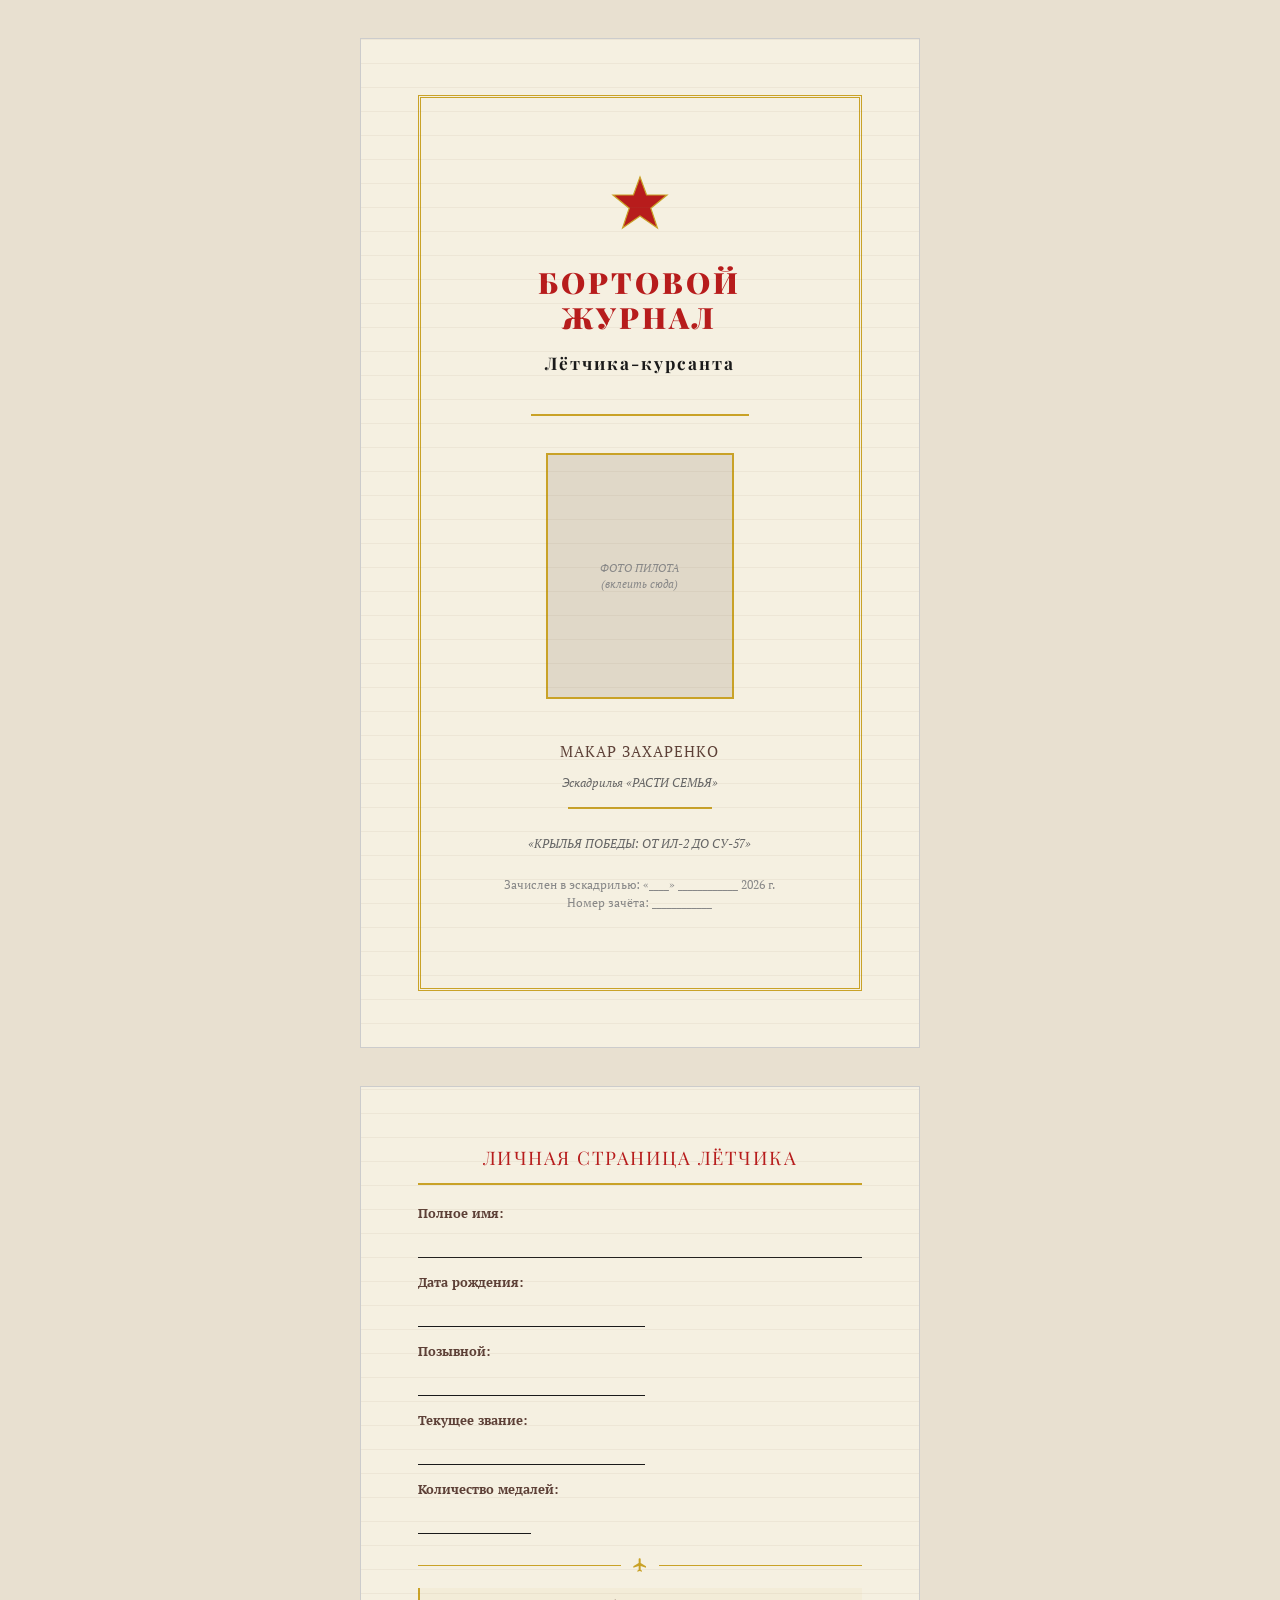
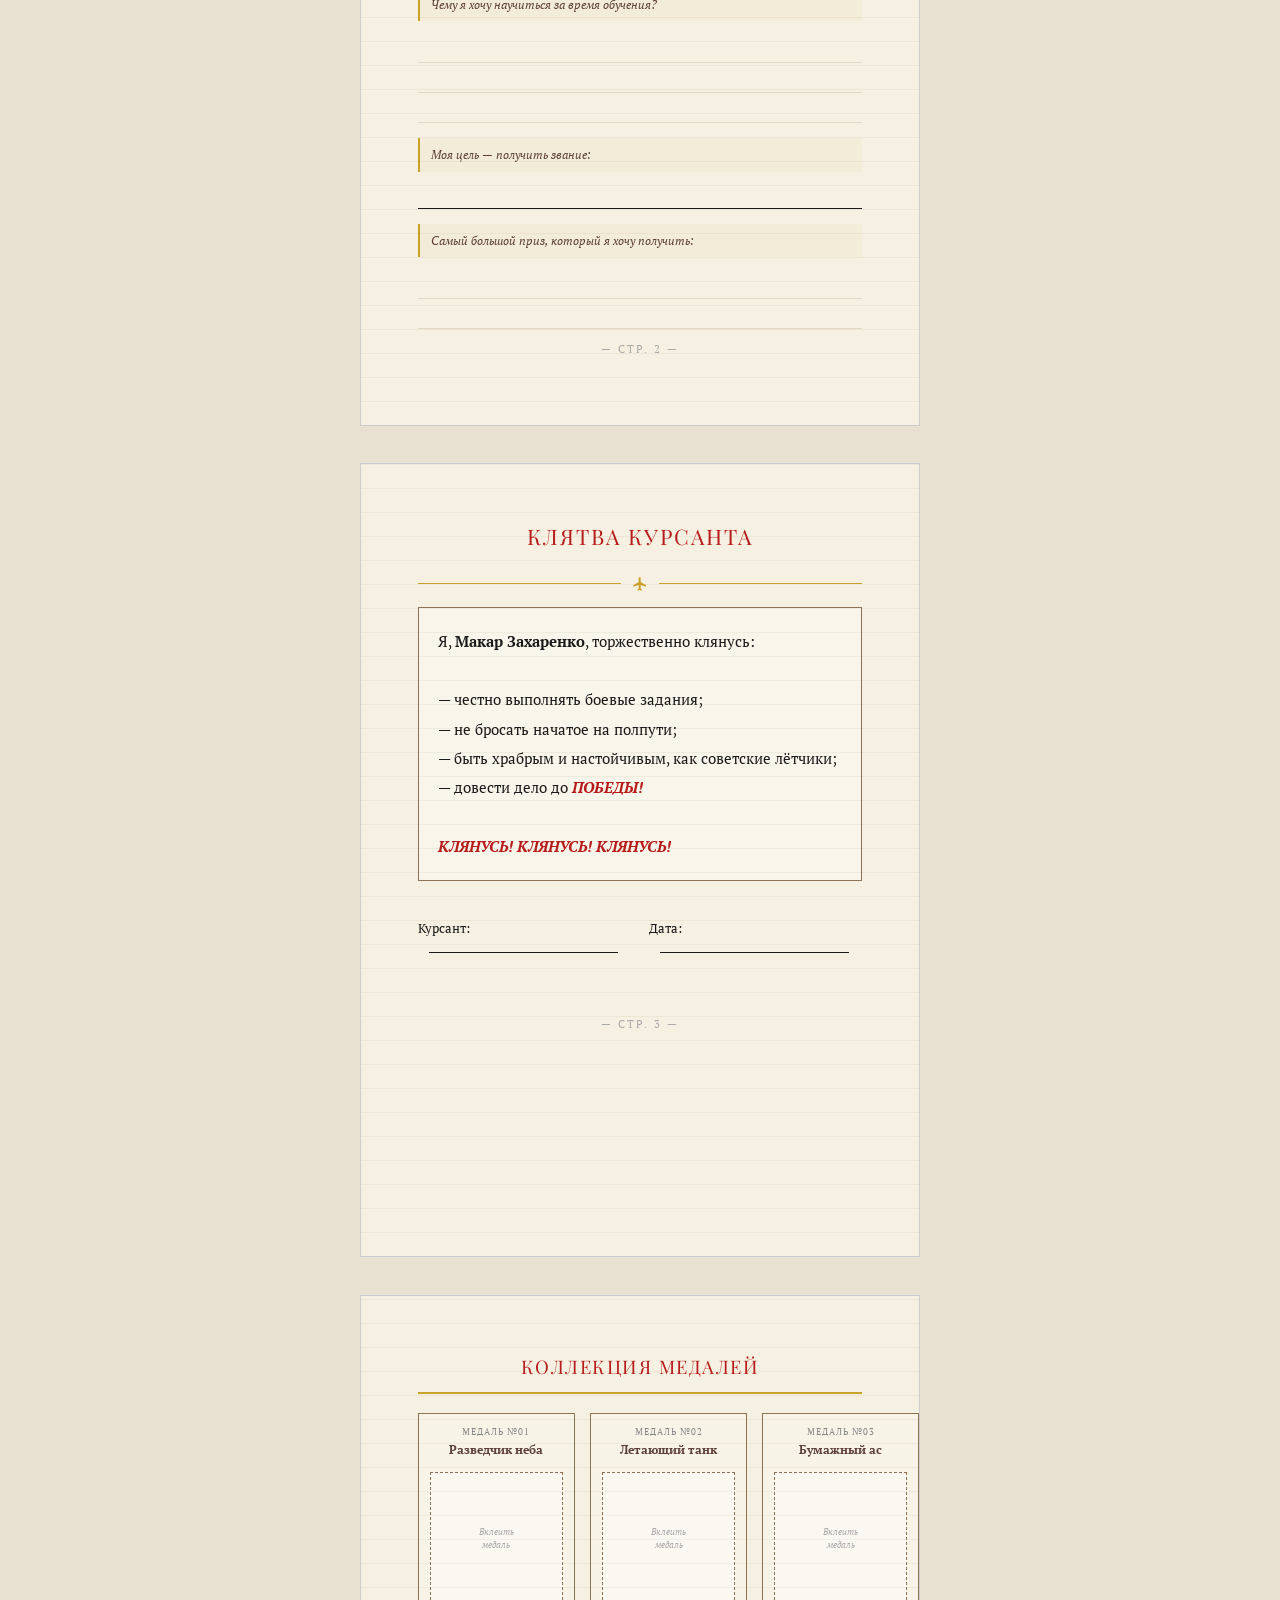
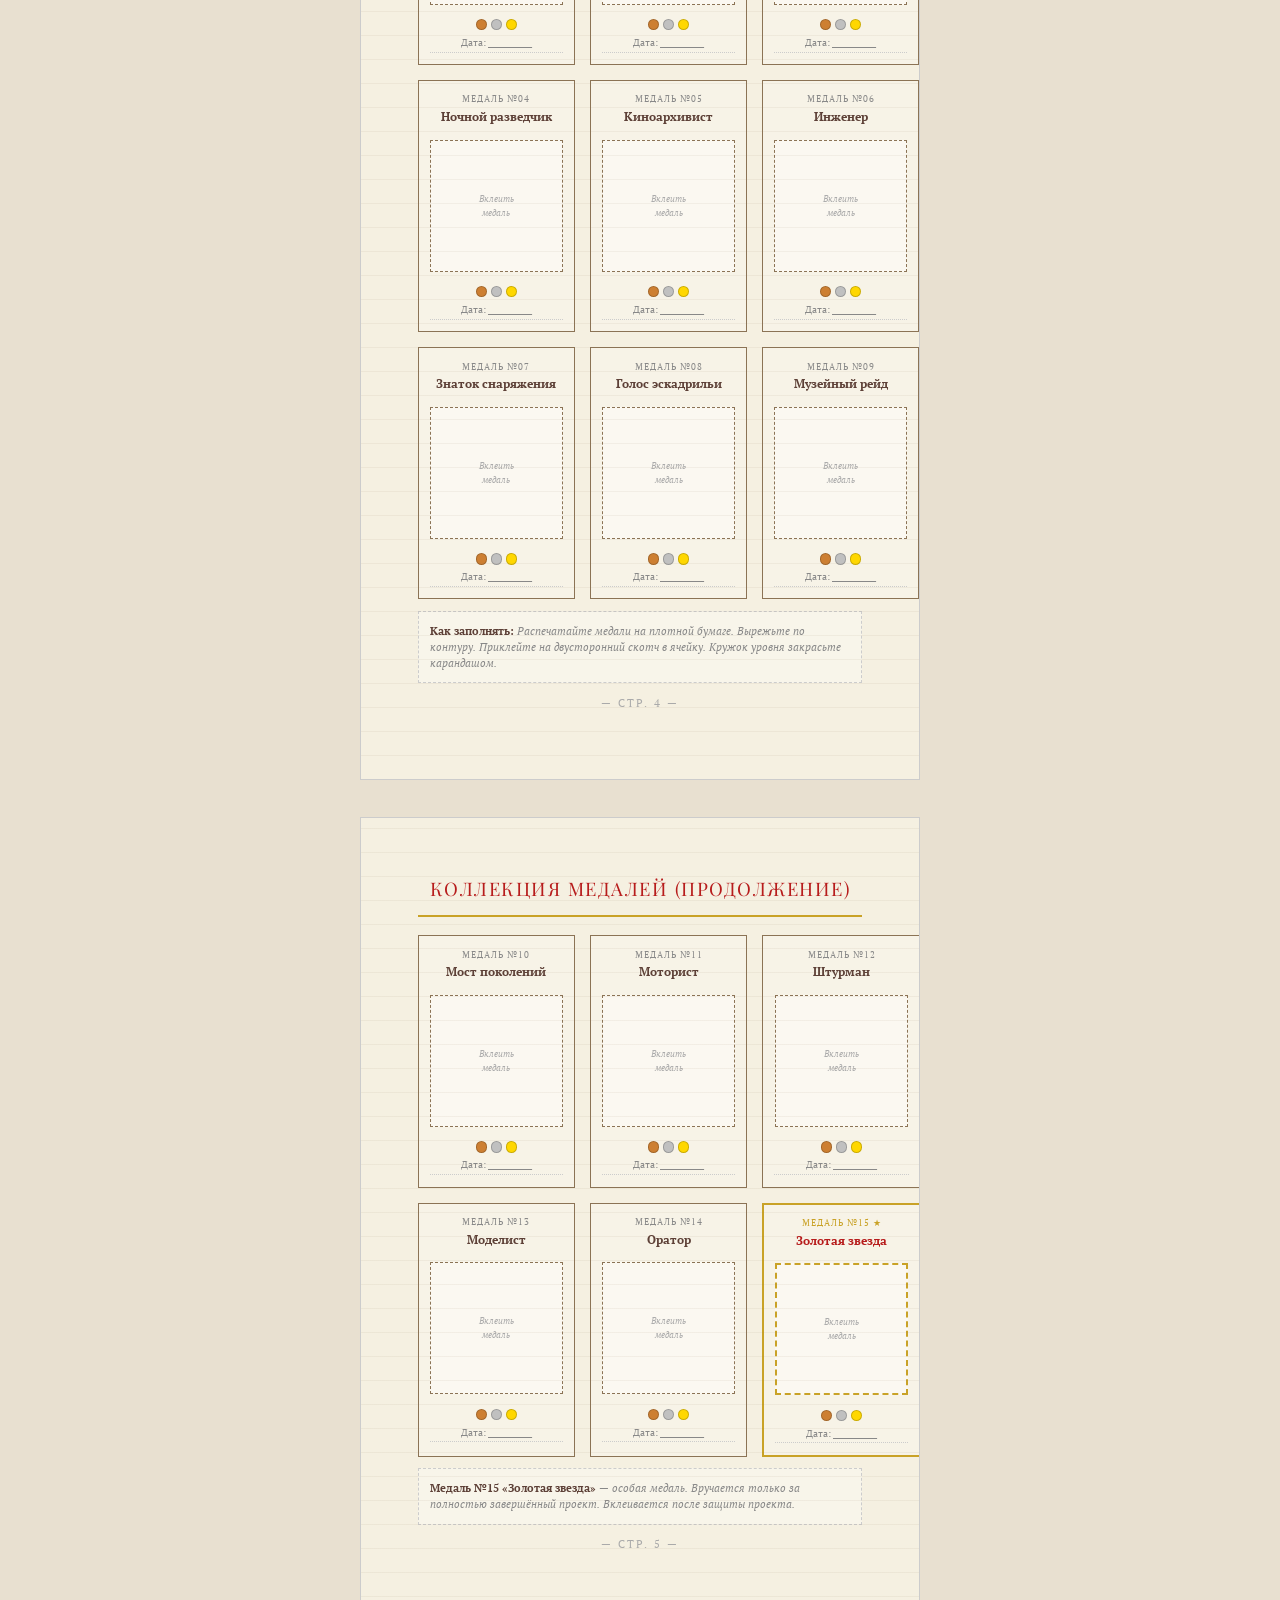
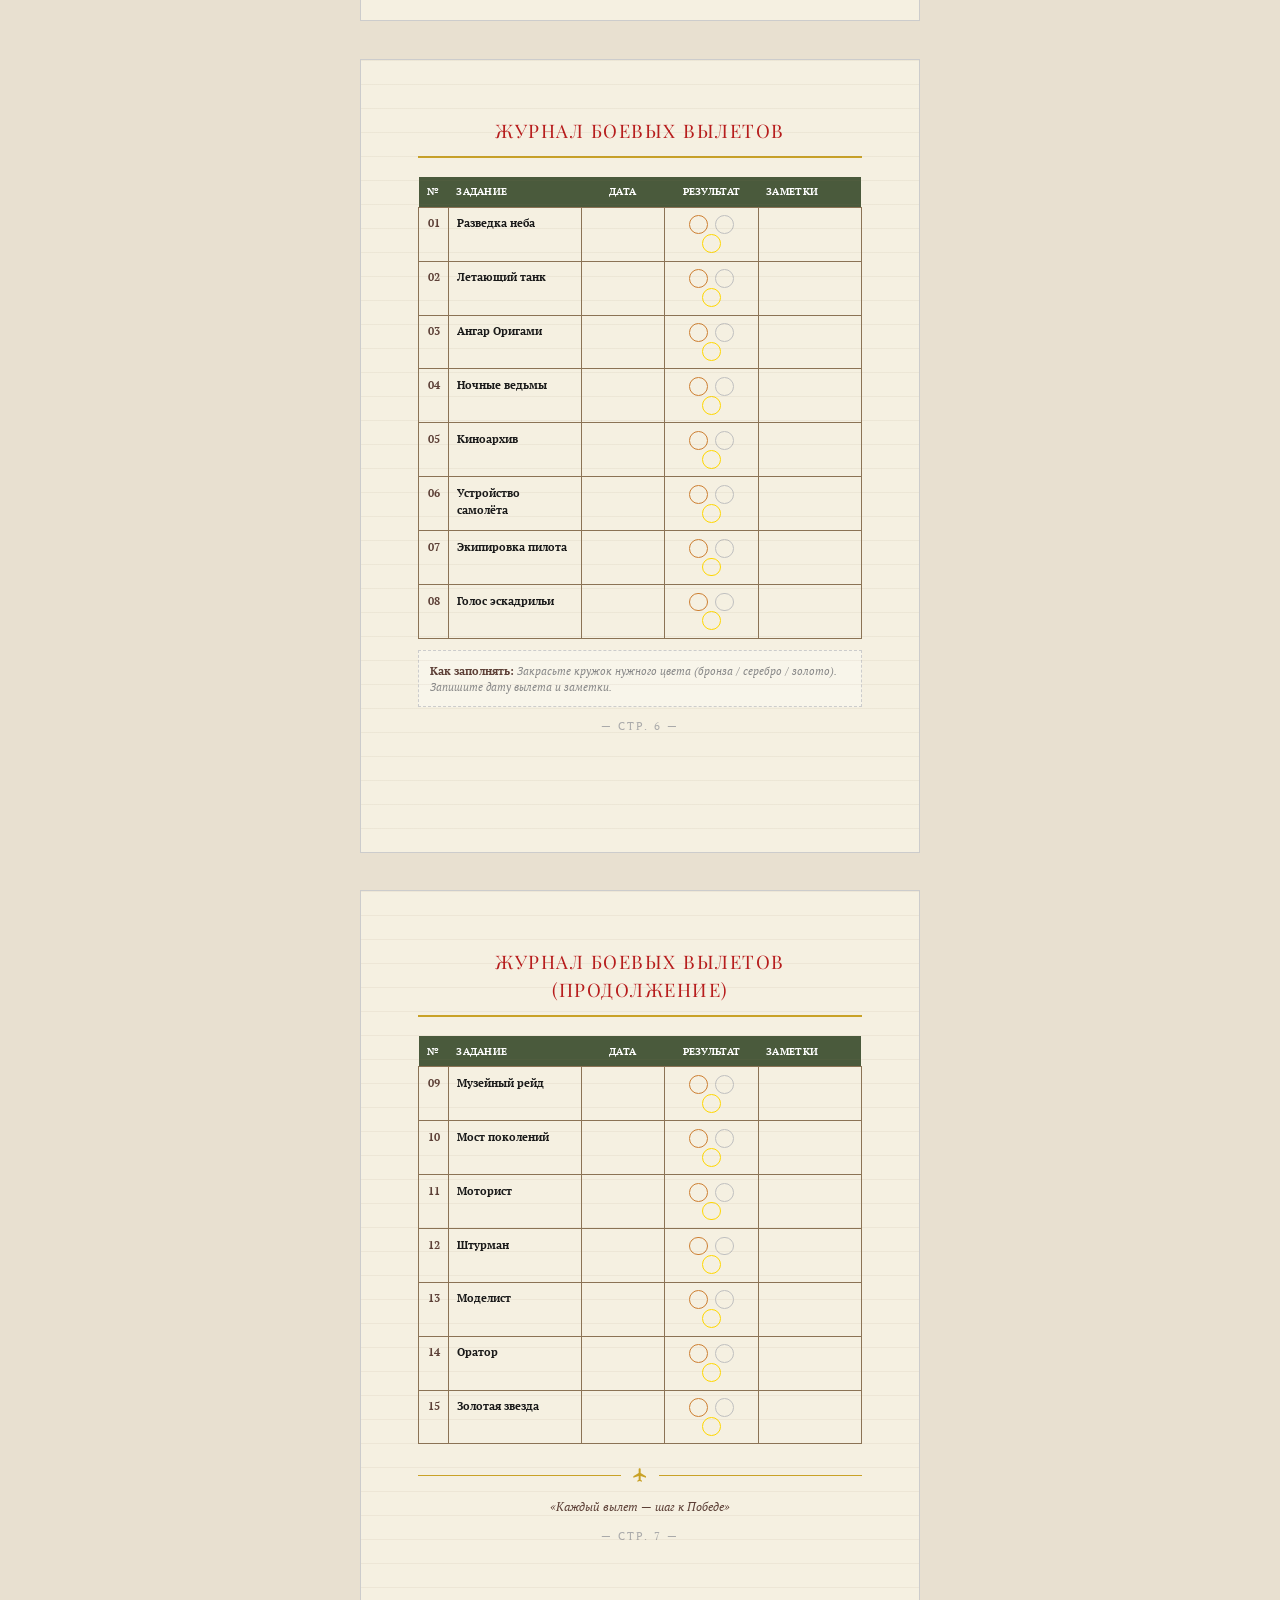
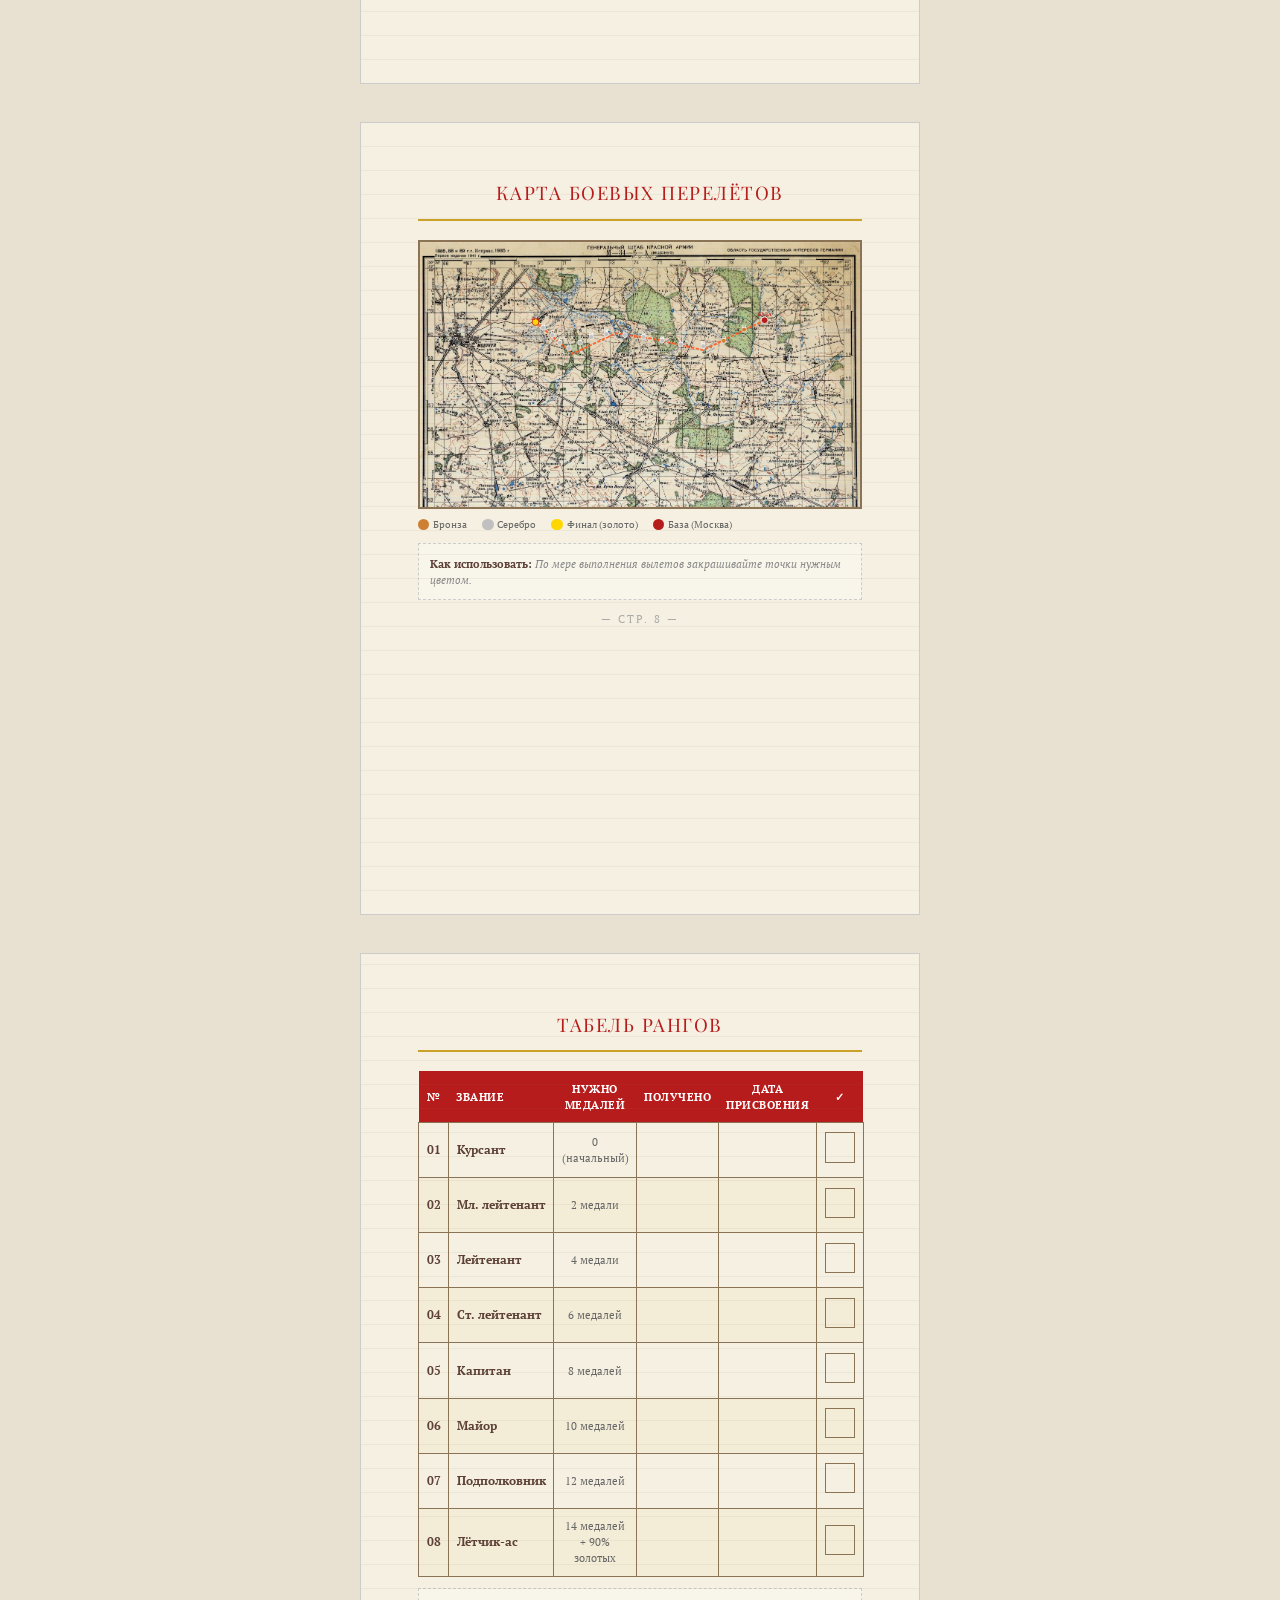
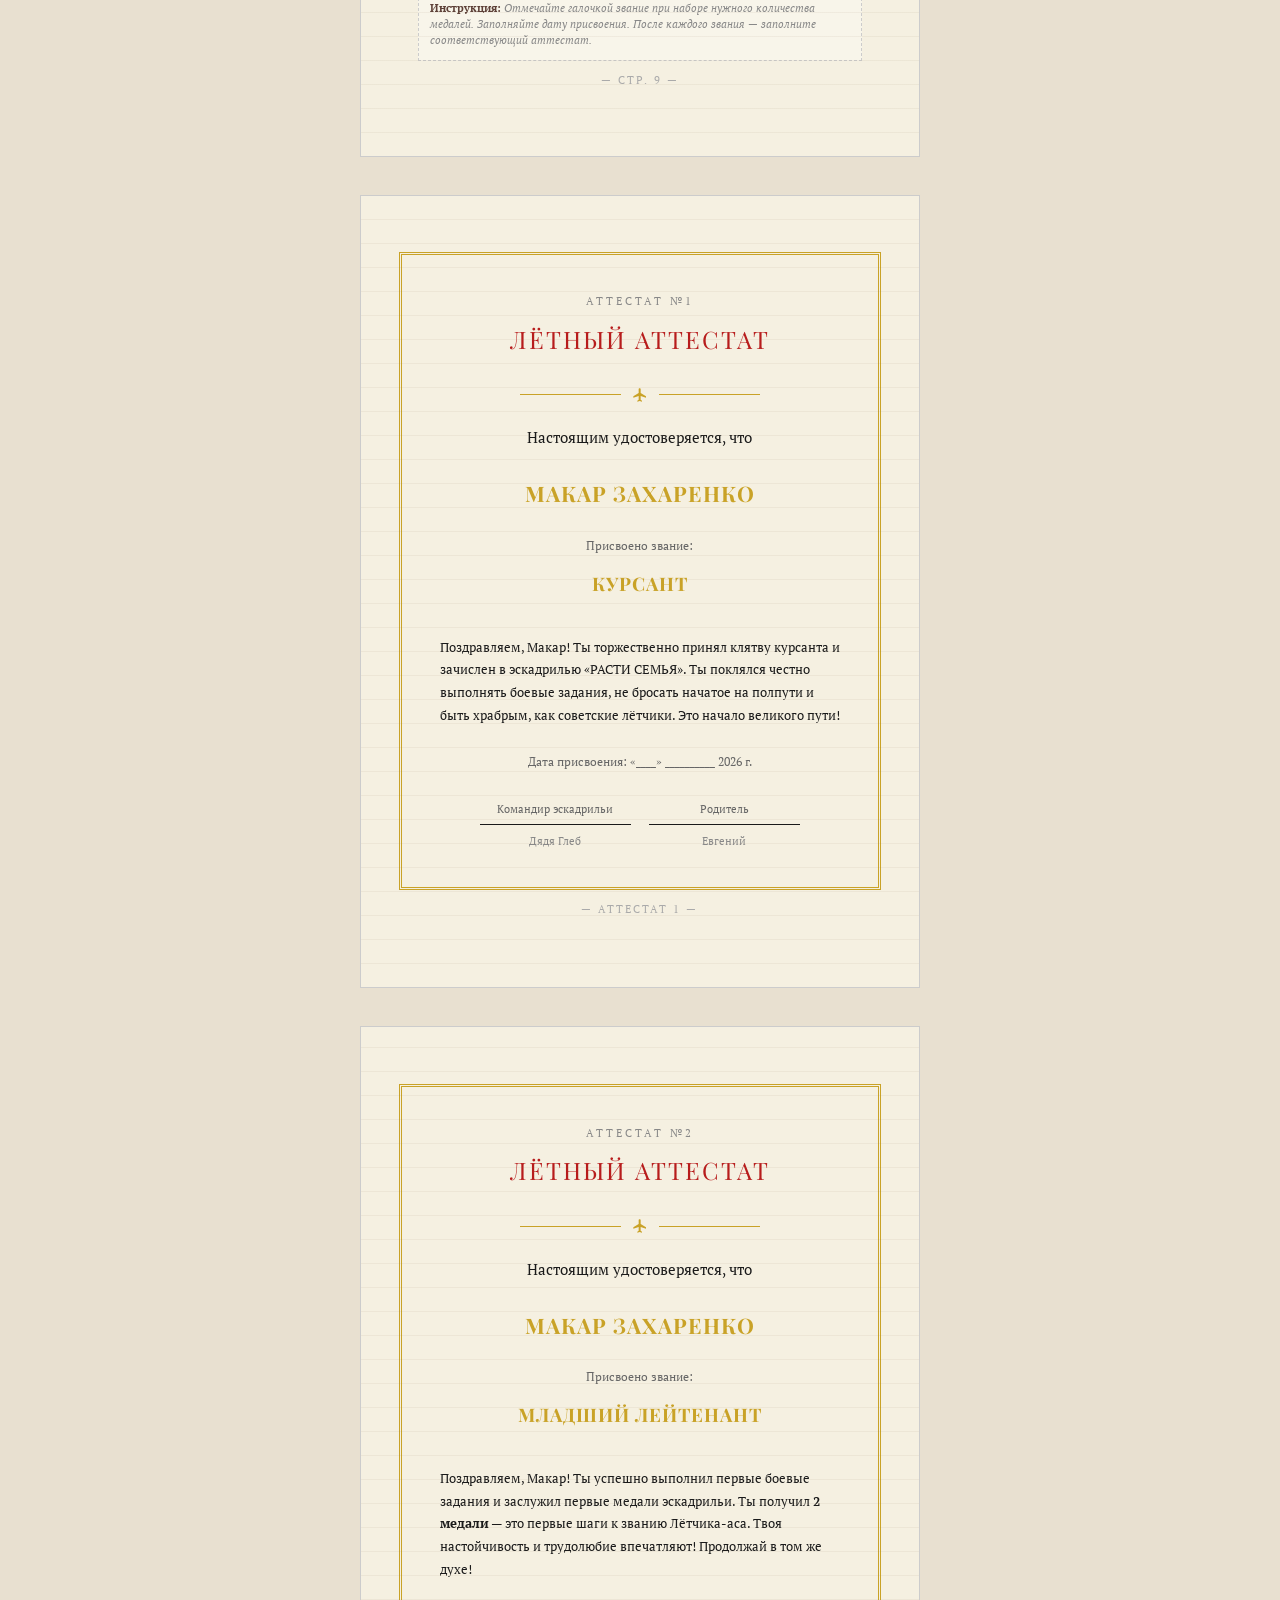
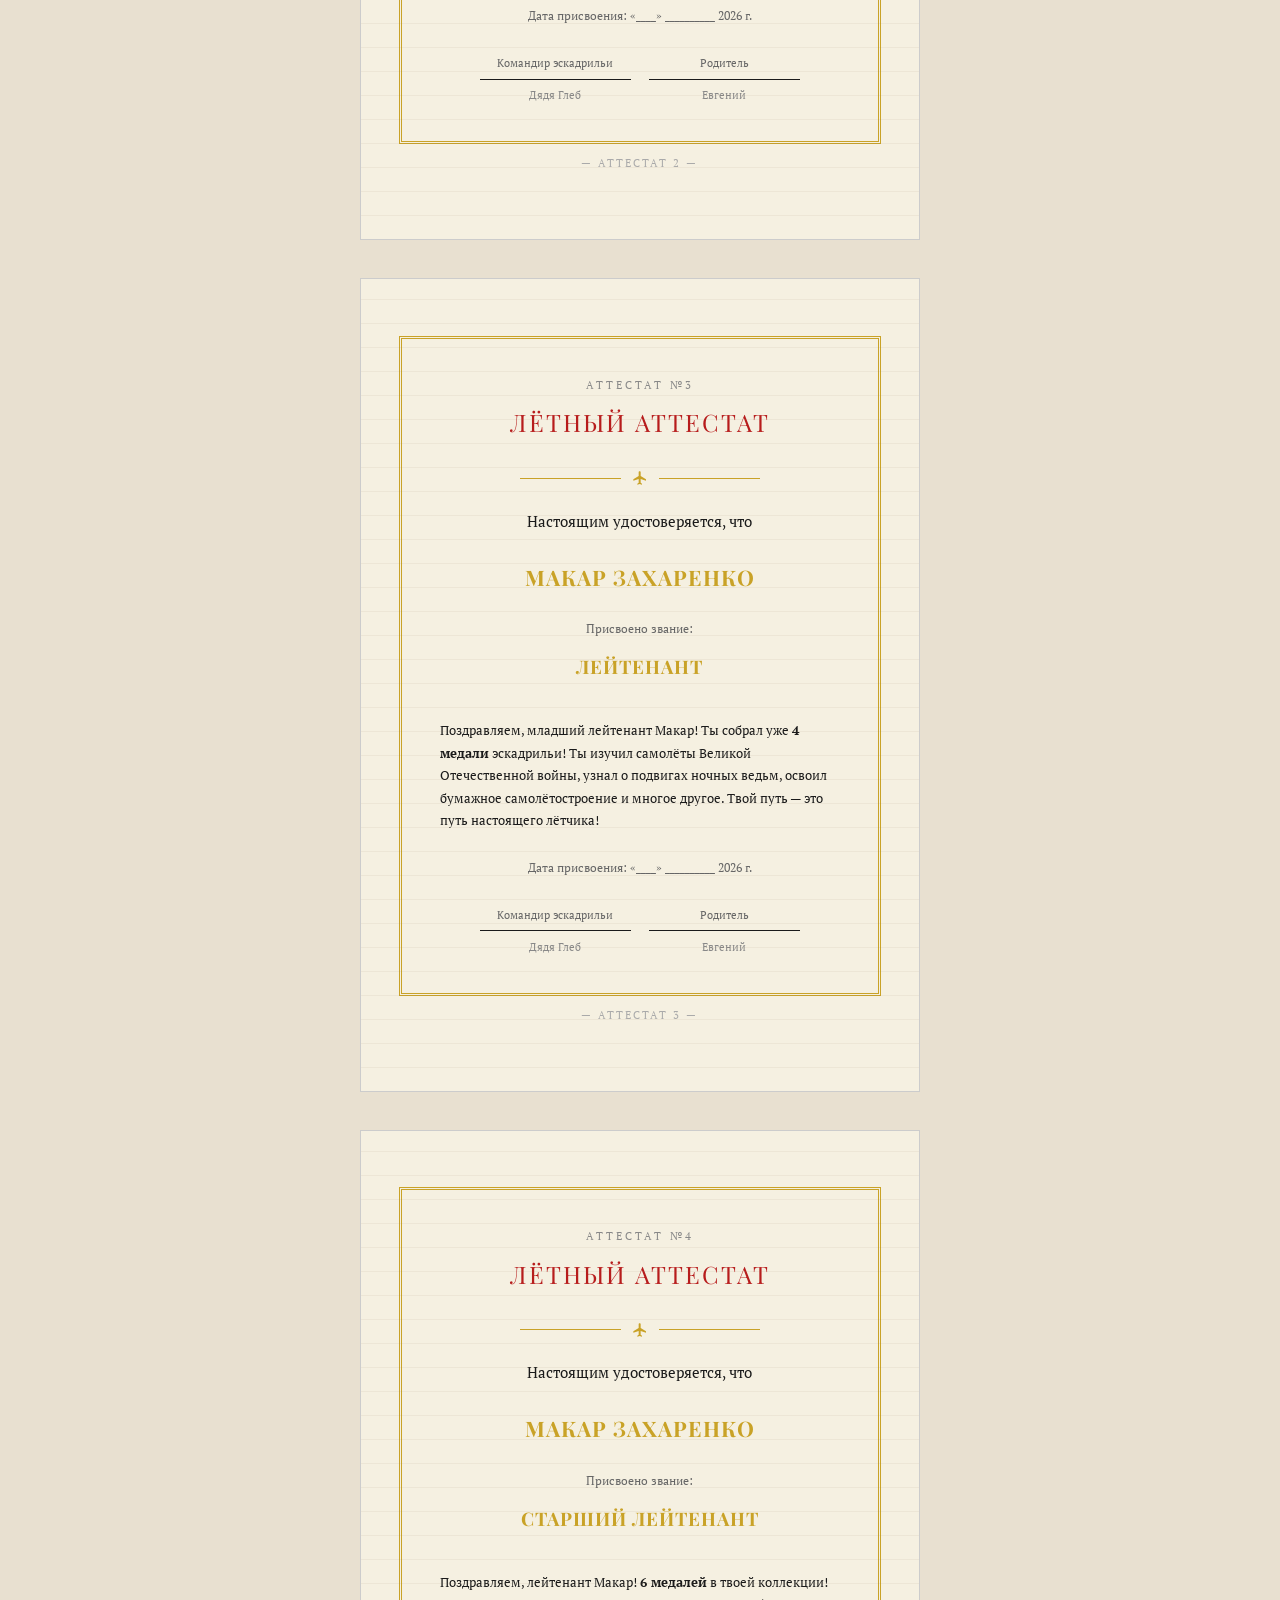
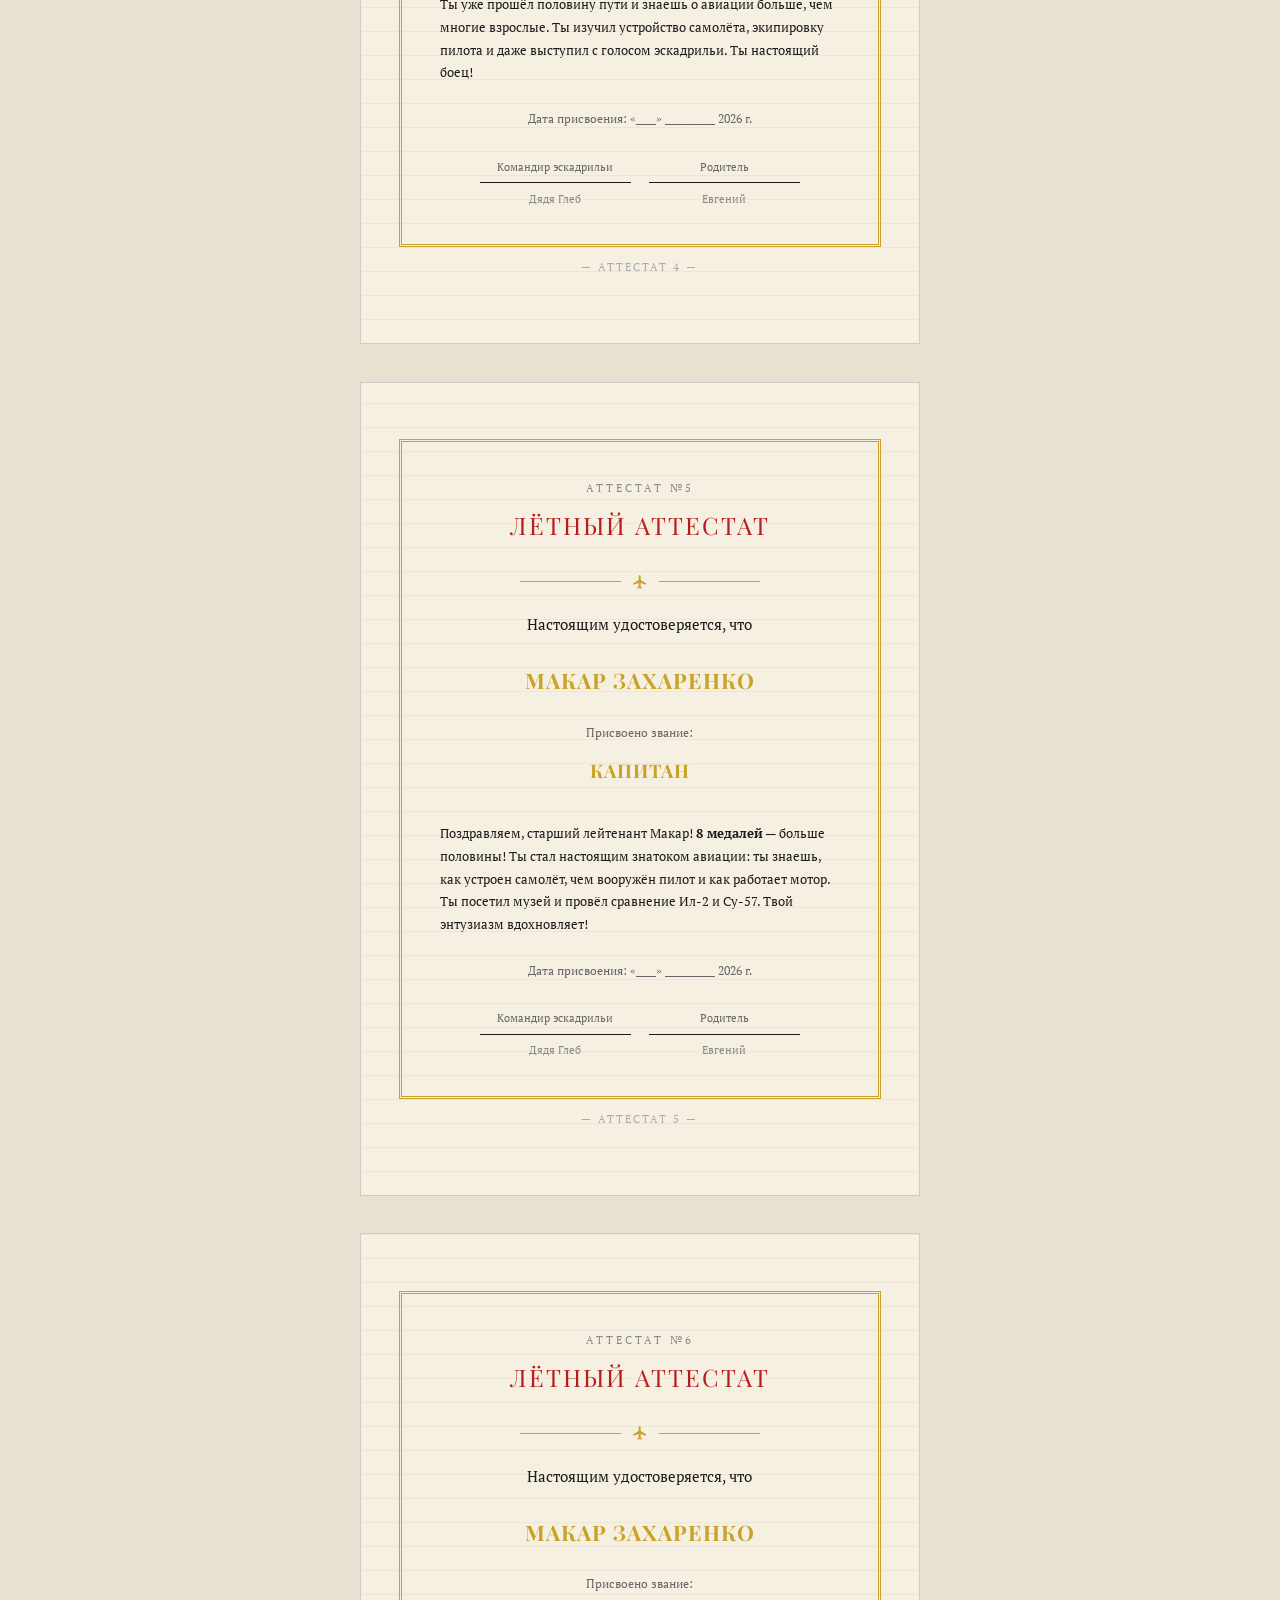
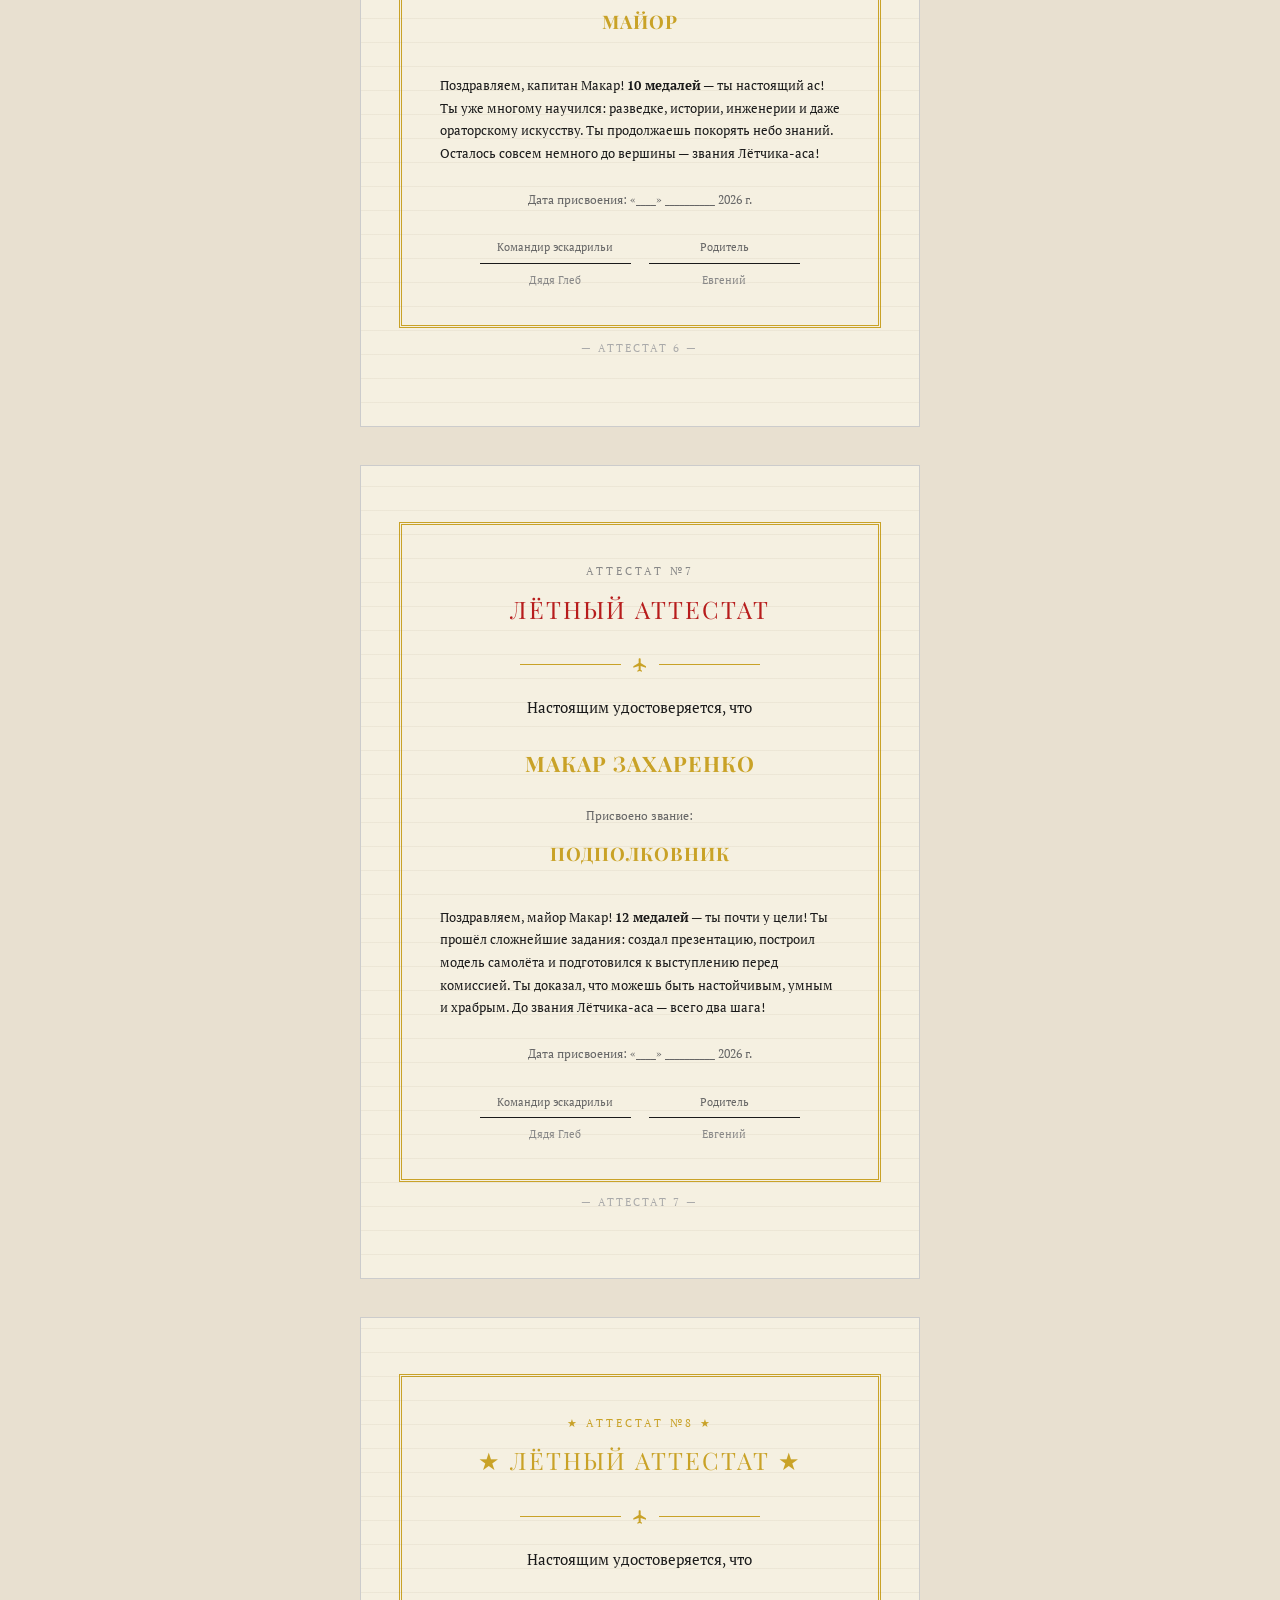
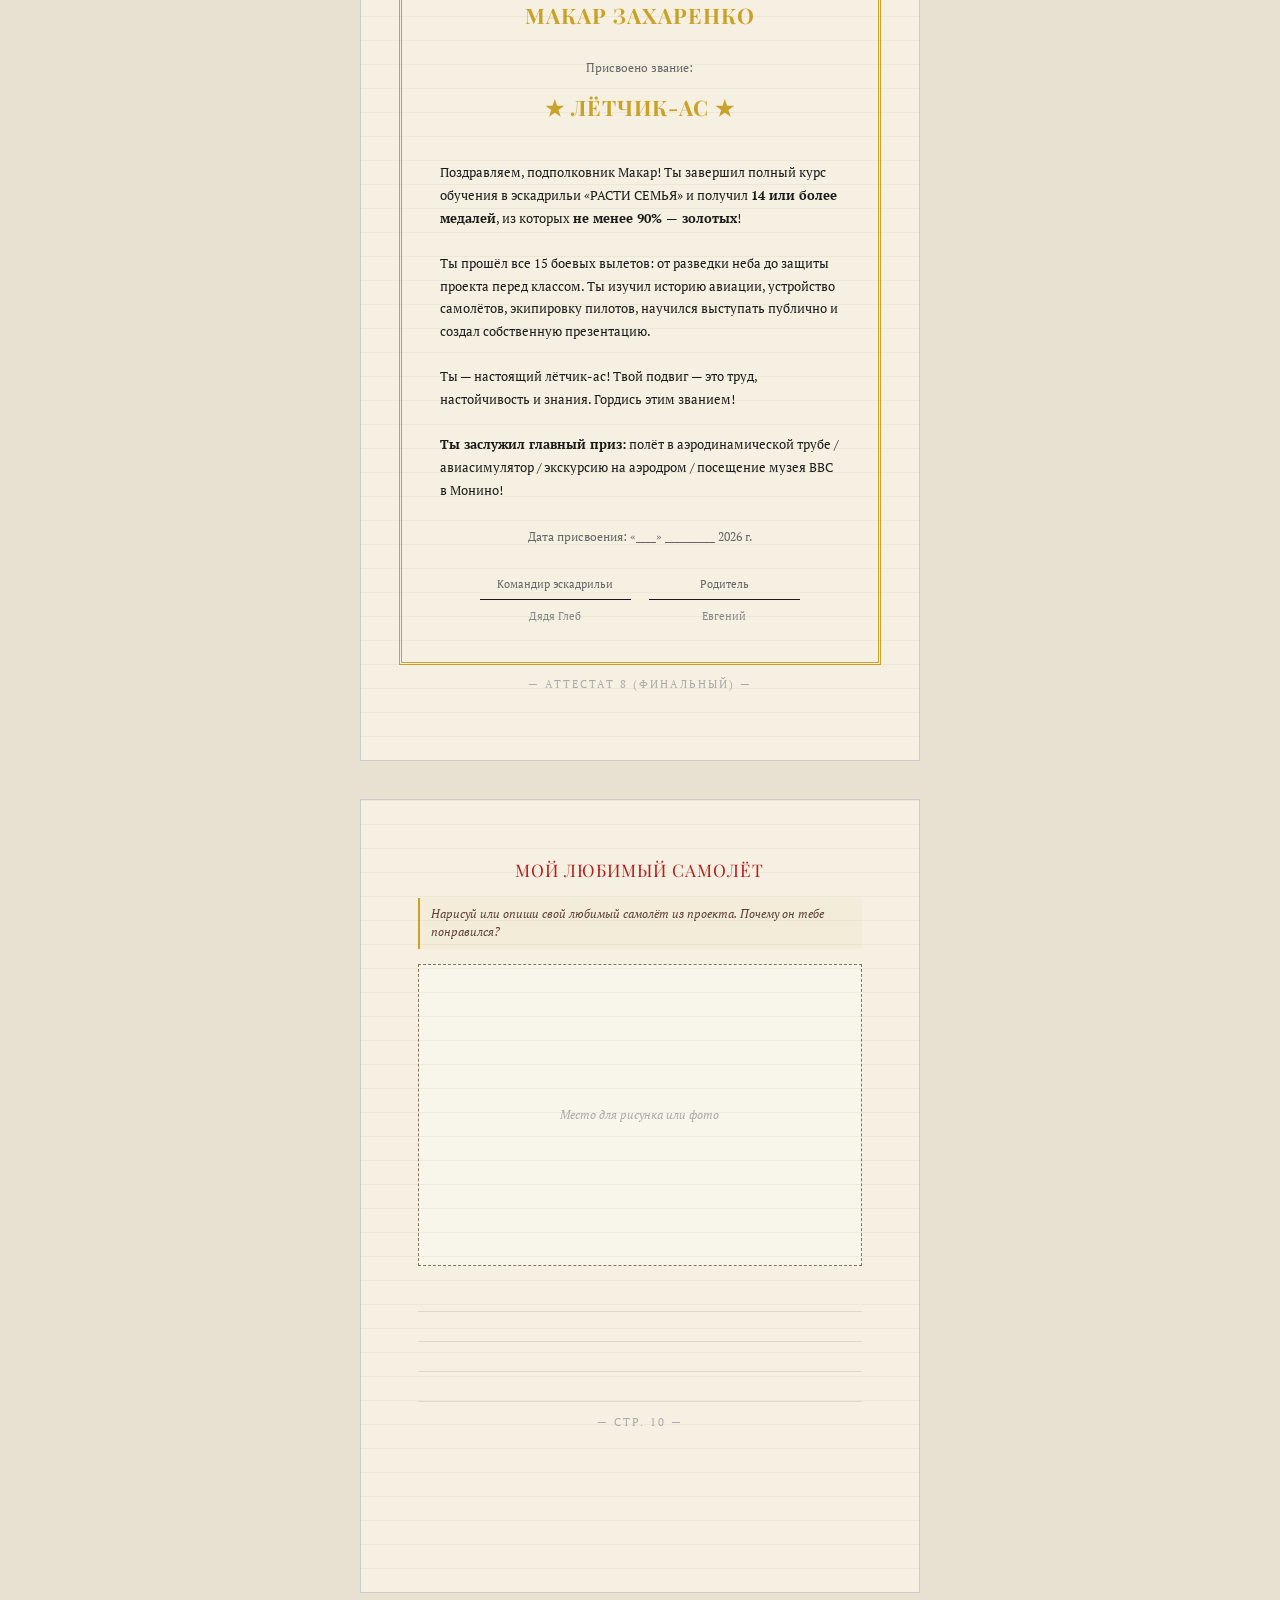
==== logbook.html @ a48f3bd9 "обновление сайта: 2026-10-14 13:21" ====
<!DOCTYPE html>
<html lang="ru">
<head>
<meta charset="UTF-8">
<meta name="viewport" content="width=device-width, initial-scale=1.0">
<title>Бортовой журнал — Лётная книжка Макара Захаренко</title>
<style>
  @import url('https://fonts.googleapis.com/css2?family=Playfair+Display:wght@700;900&family=PT+Serif:wght@400;700&display=swap');
  :root {
    --red: #b71c1c; --gold: #c9a227; --dark: #1a1a1a;
    --cream: #f5f0e1; --brown: #5d4037; --olive: #4a5a3c;
    --line: #8b7355;
  }
  * { margin:0; padding:0; box-sizing:border-box; }
  @page { size: A5 portrait; margin: 12mm 15mm; }
  body { font-family:'PT Serif','Times New Roman',serif; background:#e8e0d0; color:var(--dark); line-height:1.5; }
  .page { width:148mm; min-height:210mm; margin:10mm auto; padding:15mm; background:var(--cream); border:1px solid #ccc; page-break-after:always; position:relative; overflow:hidden; }
  .page::before { content:''; position:absolute; top:0;left:0;right:0;bottom:0; background:repeating-linear-gradient(0deg,transparent,transparent 23px,rgba(139,115,85,0.08) 23px,rgba(139,115,85,0.08) 24px); pointer-events:none; }

  /* COVER */
  .cover { display:flex; flex-direction:column; align-items:center; justify-content:center; text-align:center; min-height:180mm; border:3px double var(--gold); padding:20mm 10mm; }
  .cover h1 { font-family:'Playfair Display',serif; font-size:22pt; font-weight:900; color:var(--red); letter-spacing:3px; text-transform:uppercase; margin-bottom:4mm; line-height:1.2; }
  .cover h2 { font-family:'Playfair Display',serif; font-size:13pt; font-weight:700; color:var(--dark); letter-spacing:2px; margin-bottom:6mm; }
  .cover-line { width:60%; height:2px; background:var(--gold); margin:4mm auto; }
  .cover-photo { width:50mm; height:65mm; border:2px solid var(--gold); margin:6mm auto; display:flex; align-items:center; justify-content:center; background:#e0d8c8; }
  .cover-photo-label { font-size:8pt; color:#888; text-align:center; font-style:italic; }
  .cover-squadron { font-size:11pt; color:var(--brown); margin-top:5mm; letter-spacing:1px; }
  .cover-project { font-size:9pt; color:#666; margin-top:3mm; font-style:italic; }
  .cover-date { font-size:9pt; color:#888; margin-top:6mm; }

  /* SECTION TITLE */
  .section-title { font-family:'Playfair Display',serif; font-size:14pt; text-align:center; color:var(--red); margin-bottom:5mm; text-transform:uppercase; letter-spacing:1.5px; border-bottom:2px solid var(--gold); padding-bottom:3mm; }

  /* OATH */
  .oath-title { font-family:'Playfair Display',serif; font-size:16pt; text-align:center; color:var(--red); margin-bottom:6mm; text-transform:uppercase; letter-spacing:2px; }
  .oath-text { font-size:11pt; line-height:2; text-align:justify; margin-bottom:8mm; padding:5mm; border:1px solid var(--line); background:rgba(255,255,255,0.3); }
  .oath-text em { color:var(--red); font-weight:700; }
  .oath-signature { display:flex; justify-content:space-between; margin-top:10mm; font-size:10pt; }
  .oath-signature .line { border-bottom:1px solid var(--dark); width:50mm; display:inline-block; margin-left:3mm; }

  /* RANK TABLE */
  .rank-table { width:100%; border-collapse:collapse; font-size:9pt; margin-top:4mm; }
  .rank-table th { background:var(--red); color:white; padding:2.5mm 2mm; text-align:center; font-size:8pt; text-transform:uppercase; letter-spacing:0.5px; }
  .rank-table td { border:1px solid var(--line); padding:2.5mm 2mm; text-align:center; vertical-align:middle; }
  .rank-table tr:nth-child(even) { background:rgba(201,162,39,0.06); }
  .rank-table .rank-name { font-weight:700; text-align:left; color:var(--brown); }
  .rank-table .rank-req { color:#666; font-size:8pt; }
  .rank-check { width:8mm; height:8mm; border:1px solid var(--line); display:inline-block; }

  /* MEDALS */
  .medals-grid { display:grid; grid-template-columns:1fr 1fr 1fr; gap:4mm; margin-top:4mm; }
  .medal-cell { border:1.5px solid var(--line); padding:3mm; text-align:center; min-height:55mm; display:flex; flex-direction:column; align-items:center; background:rgba(255,255,255,0.2); }
  .medal-num { font-size:7pt; color:#888; margin-bottom:1mm; text-transform:uppercase; letter-spacing:1px; }
  .medal-name { font-size:9pt; font-weight:700; color:var(--brown); margin-bottom:2mm; line-height:1.2; }
  .medal-stamp { width:35mm; height:35mm; border:1.5px dashed var(--line); display:flex; align-items:center; justify-content:center; margin:2mm 0; background:rgba(255,255,255,0.4); }
  .medal-stamp-label { font-size:7pt; color:#aaa; text-align:center; font-style:italic; }
  .medal-level { font-size:7.5pt; color:#666; margin-top:1mm; }
  .medal-level span { display:inline-block; width:3mm; height:3mm; border-radius:50%; margin:0 0.5mm; vertical-align:middle; border:0.5px solid rgba(0,0,0,0.2); }
  .medal-level .bronze { background:#cd7f32; }
  .medal-level .silver { background:#c0c0c0; }
  .medal-level .gold { background:#ffd700; }
  .medal-date-line { font-size:7.5pt; color:#888; margin-top:1mm; width:100%; border-bottom:0.5px dotted #ccc; padding-bottom:0.5mm; }

  /* SORTIE LOG */
  .sortie-table { width:100%; border-collapse:collapse; font-size:8.5pt; margin-top:3mm; }
  .sortie-table th { background:var(--olive); color:white; padding:2mm; text-align:center; font-size:7.5pt; text-transform:uppercase; letter-spacing:0.3px; }
  .sortie-table td { border:1px solid var(--line); padding:2mm; vertical-align:top; height:10mm; }
  .sortie-num { font-weight:700; text-align:center; width:8mm; color:var(--brown); }
  .sortie-name { font-weight:600; color:var(--dark); }
  .sortie-result { width:18mm; text-align:center; }
  .sortie-result-circle { display:inline-block; width:5mm; height:5mm; border-radius:50%; border:1px solid var(--line); margin:0 1mm; vertical-align:middle; }
  .sortie-result-circle.bronze { border-color:#cd7f32; }
  .sortie-result-circle.silver { border-color:#c0c0c0; }
  .sortie-result-circle.gold { border-color:#ffd700; }

  /* MAP */
  .map-container { width:100%; border:2px solid var(--line); margin-top:3mm; background:rgba(255,255,255,0.3); }
  .map-container svg { width:100%; height:auto; }
  .map-legend { font-size:7.5pt; color:#666; margin-top:2mm; display:flex; gap:4mm; flex-wrap:wrap; }
  .map-legend-item { display:flex; align-items:center; gap:1mm; }
  .map-legend-dot { width:3mm; height:3mm; border-radius:50%; display:inline-block; }

  /* NOTES */
  .notes-page-title { font-family:'Playfair Display',serif; font-size:13pt; text-align:center; color:var(--red); margin-bottom:4mm; text-transform:uppercase; letter-spacing:1px; }
  .notes-lines { margin-top:3mm; }
  .notes-line { border-bottom:1px solid rgba(139,115,85,0.2); height:8mm; width:100%; }
  .notes-prompt { font-size:9pt; color:var(--brown); font-style:italic; margin-bottom:2mm; padding:2mm 3mm; border-left:2px solid var(--gold); background:rgba(201,162,39,0.05); }

  /* CERTIFICATE */
  .cert-page { text-align:center; padding:15mm 10mm; }
  .cert-border { border:3px double var(--gold); padding:10mm; min-height:160mm; display:flex; flex-direction:column; align-items:center; justify-content:center; }
  .cert-title { font-family:'Playfair Display',serif; font-size:18pt; color:var(--red); text-transform:uppercase; letter-spacing:2px; margin-bottom:5mm; }
  .cert-text { font-size:11pt; line-height:1.8; margin:3mm 0; }
  .cert-rank { font-family:'Playfair Display',serif; font-size:16pt; font-weight:700; color:var(--gold); margin:4mm 0; text-transform:uppercase; letter-spacing:1px; }
  .cert-signatures { display:flex; justify-content:space-between; width:80%; margin-top:10mm; font-size:9pt; }
  .cert-sig-block { text-align:center; }
  .cert-sig-line { border-bottom:1px solid var(--dark); width:40mm; margin:2mm auto; }

  /* INSTRUCTIONS */
  .instructions { font-size:8pt; color:#888; font-style:italic; padding:3mm; border:1px dashed #ccc; margin-top:3mm; background:rgba(255,255,255,0.3); }
  .instructions strong { color:var(--brown); font-style:normal; }

  /* WING DIVIDER */
  .wing-divider { display:flex; align-items:center; gap:3mm; margin:4mm 0; }
  .wing-divider::before,.wing-divider::after { content:''; flex:1; height:1px; background:var(--gold); }
  .wing-divider svg { width:16px; height:16px; fill:var(--gold); }
  .page-divider { text-align:center; font-size:8pt; color:#aaa; margin:3mm 0; letter-spacing:2px; text-transform:uppercase; }

  @media print { body{background:white;} .page{margin:0;border:none;box-shadow:none;page-break-after:always;} }
</style>
</head>
<body>

<!-- ===== 1. ТИТУЛ ===== -->
<div class="page">
  <div class="cover">
    <div style="width:60px;height:60px;margin-bottom:8mm;">
      <svg viewBox="0 0 100 100" xmlns="http://www.w3.org/2000/svg"><polygon points="50,5 61,35 95,35 68,57 79,90 50,70 21,90 32,57 5,35 39,35" fill="#b71c1c" stroke="#c9a227" stroke-width="2"/></svg>
    </div>
    <h1>Бортовой журнал</h1>
    <h2>Лётчика-курсанта</h2>
    <div class="cover-line"></div>
    <div class="cover-photo"><span class="cover-photo-label">ФОТО ПИЛОТА<br>(вклеить сюда)</span></div>
    <div class="cover-squadron">МАКАР ЗАХАРЕНКО</div>
    <div class="cover-project">Эскадрилья «РАСТИ СЕМЬЯ»</div>
    <div class="cover-line" style="width:40%"></div>
    <div class="cover-project">«КРЫЛЬЯ ПОБЕДЫ: ОТ ИЛ-2 ДО СУ-57»</div>
    <div class="cover-date">Зачислен в эскадрилью: «____» ____________ 2026 г.<br>Номер зачёта: ____________</div>
  </div>
</div>

<!-- ===== 2. ЛИЧНАЯ СТРАНИЦА ===== -->
<div class="page">
  <div class="section-title">Личная страница лётчика</div>
  <div style="margin-top:4mm;">
    <div style="font-size:10pt;color:var(--brown);font-weight:700;margin-bottom:2mm;">Полное имя:</div>
    <div style="border-bottom:1px solid var(--dark);width:100%;height:7mm;margin-bottom:4mm;"></div>
    <div style="font-size:10pt;color:var(--brown);font-weight:700;margin-bottom:2mm;">Дата рождения:</div>
    <div style="border-bottom:1px solid var(--dark);width:60mm;height:7mm;margin-bottom:4mm;"></div>
    <div style="font-size:10pt;color:var(--brown);font-weight:700;margin-bottom:2mm;">Позывной:</div>
    <div style="border-bottom:1px solid var(--dark);width:60mm;height:7mm;margin-bottom:4mm;"></div>
    <div style="font-size:10pt;color:var(--brown);font-weight:700;margin-bottom:2mm;">Текущее звание:</div>
    <div style="border-bottom:1px solid var(--dark);width:60mm;height:7mm;margin-bottom:4mm;"></div>
    <div style="font-size:10pt;color:var(--brown);font-weight:700;margin-bottom:2mm;">Количество медалей:</div>
    <div style="border-bottom:1px solid var(--dark);width:30mm;height:7mm;margin-bottom:4mm;"></div>
  </div>
  <div class="wing-divider" style="margin-top:6mm;">
    <svg viewBox="0 0 24 24"><path d="M21 16v-2l-8-5V3.5c0-.83-.67-1.5-1.5-1.5S10 2.67 10 3.5V9l-8 5v2l8-2.5V19l-2 1.5V22l3.5-1 3.5 1v-1.5L13 19v-5.5l8 2.5z"/></svg>
  </div>
  <div style="margin-top:4mm;">
    <div class="notes-prompt">Чему я хочу научиться за время обучения?</div>
    <div class="notes-lines"><div class="notes-line"></div><div class="notes-line"></div><div class="notes-line"></div></div>
    <div class="notes-prompt" style="margin-top:4mm;">Моя цель — получить звание:</div>
    <div style="border-bottom:1px solid var(--dark);width:100%;height:8mm;"></div>
    <div class="notes-prompt" style="margin-top:4mm;">Самый большой приз, который я хочу получить:</div>
    <div class="notes-lines"><div class="notes-line"></div><div class="notes-line"></div></div>
  </div>
  <div class="page-divider">— стр. 2 —</div>
</div>

<!-- ===== 3. КЛЯТВА ===== -->
<div class="page">
  <div class="oath-title">Клятва курсанта</div>
  <div class="wing-divider">
    <svg viewBox="0 0 24 24"><path d="M21 16v-2l-8-5V3.5c0-.83-.67-1.5-1.5-1.5S10 2.67 10 3.5V9l-8 5v2l8-2.5V19l-2 1.5V22l3.5-1 3.5 1v-1.5L13 19v-5.5l8 2.5z"/></svg>
  </div>
  <div class="oath-text">
    Я, <strong>Макар Захаренко</strong>, торжественно клянусь:<br><br>
    — честно выполнять боевые задания;<br>
    — не бросать начатое на полпути;<br>
    — быть храбрым и настойчивым, как советские лётчики;<br>
    — довести дело до <em>ПОБЕДЫ!</em><br><br>
    <em>КЛЯНУСЬ! КЛЯНУСЬ! КЛЯНУСЬ!</em>
  </div>
  <div class="oath-signature">
    <div>Курсант: <span class="line"></span></div>
    <div>Дата: <span class="line"></span></div>
  </div>
  <div style="margin-top:15mm;"><div class="page-divider">— стр. 3 —</div></div>
</div>

<!-- ===== 4. КОЛЛЕКЦИЯ МЕДАЛЕЙ (1-9) ===== -->
<div class="page">
  <div class="section-title">Коллекция медалей</div>
  <div class="medals-grid">
    <div class="medal-cell"><div class="medal-num">Медаль №01</div><div class="medal-name">Разведчик неба</div><div class="medal-stamp"><span class="medal-stamp-label">Вклеить<br>медаль</span></div><div class="medal-level"><span class="bronze"></span><span class="silver"></span><span class="gold"></span></div><div class="medal-date-line">Дата: ___________</div></div>
    <div class="medal-cell"><div class="medal-num">Медаль №02</div><div class="medal-name">Летающий танк</div><div class="medal-stamp"><span class="medal-stamp-label">Вклеить<br>медаль</span></div><div class="medal-level"><span class="bronze"></span><span class="silver"></span><span class="gold"></span></div><div class="medal-date-line">Дата: ___________</div></div>
    <div class="medal-cell"><div class="medal-num">Медаль №03</div><div class="medal-name">Бумажный ас</div><div class="medal-stamp"><span class="medal-stamp-label">Вклеить<br>медаль</span></div><div class="medal-level"><span class="bronze"></span><span class="silver"></span><span class="gold"></span></div><div class="medal-date-line">Дата: ___________</div></div>
    <div class="medal-cell"><div class="medal-num">Медаль №04</div><div class="medal-name">Ночной разведчик</div><div class="medal-stamp"><span class="medal-stamp-label">Вклеить<br>медаль</span></div><div class="medal-level"><span class="bronze"></span><span class="silver"></span><span class="gold"></span></div><div class="medal-date-line">Дата: ___________</div></div>
    <div class="medal-cell"><div class="medal-num">Медаль №05</div><div class="medal-name">Киноархивист</div><div class="medal-stamp"><span class="medal-stamp-label">Вклеить<br>медаль</span></div><div class="medal-level"><span class="bronze"></span><span class="silver"></span><span class="gold"></span></div><div class="medal-date-line">Дата: ___________</div></div>
    <div class="medal-cell"><div class="medal-num">Медаль №06</div><div class="medal-name">Инженер</div><div class="medal-stamp"><span class="medal-stamp-label">Вклеить<br>медаль</span></div><div class="medal-level"><span class="bronze"></span><span class="silver"></span><span class="gold"></span></div><div class="medal-date-line">Дата: ___________</div></div>
    <div class="medal-cell"><div class="medal-num">Медаль №07</div><div class="medal-name">Знаток снаряжения</div><div class="medal-stamp"><span class="medal-stamp-label">Вклеить<br>медаль</span></div><div class="medal-level"><span class="bronze"></span><span class="silver"></span><span class="gold"></span></div><div class="medal-date-line">Дата: ___________</div></div>
    <div class="medal-cell"><div class="medal-num">Медаль №08</div><div class="medal-name">Голос эскадрильи</div><div class="medal-stamp"><span class="medal-stamp-label">Вклеить<br>медаль</span></div><div class="medal-level"><span class="bronze"></span><span class="silver"></span><span class="gold"></span></div><div class="medal-date-line">Дата: ___________</div></div>
    <div class="medal-cell"><div class="medal-num">Медаль №09</div><div class="medal-name">Музейный рейд</div><div class="medal-stamp"><span class="medal-stamp-label">Вклеить<br>медаль</span></div><div class="medal-level"><span class="bronze"></span><span class="silver"></span><span class="gold"></span></div><div class="medal-date-line">Дата: ___________</div></div>
  </div>
  <div class="instructions"><strong>Как заполнять:</strong> Распечатайте медали на плотной бумаге. Вырежьте по контуру. Приклейте на двусторонний скотч в ячейку. Кружок уровня закрасьте карандашом.</div>
  <div class="page-divider">— стр. 4 —</div>
</div>

<!-- ===== 5. КОЛЛЕКЦИЯ МЕДАЛЕЙ (10-15) ===== -->
<div class="page">
  <div class="section-title">Коллекция медалей (продолжение)</div>
  <div class="medals-grid">
    <div class="medal-cell"><div class="medal-num">Медаль №10</div><div class="medal-name">Мост поколений</div><div class="medal-stamp"><span class="medal-stamp-label">Вклеить<br>медаль</span></div><div class="medal-level"><span class="bronze"></span><span class="silver"></span><span class="gold"></span></div><div class="medal-date-line">Дата: ___________</div></div>
    <div class="medal-cell"><div class="medal-num">Медаль №11</div><div class="medal-name">Моторист</div><div class="medal-stamp"><span class="medal-stamp-label">Вклеить<br>медаль</span></div><div class="medal-level"><span class="bronze"></span><span class="silver"></span><span class="gold"></span></div><div class="medal-date-line">Дата: ___________</div></div>
    <div class="medal-cell"><div class="medal-num">Медаль №12</div><div class="medal-name">Штурман</div><div class="medal-stamp"><span class="medal-stamp-label">Вклеить<br>медаль</span></div><div class="medal-level"><span class="bronze"></span><span class="silver"></span><span class="gold"></span></div><div class="medal-date-line">Дата: ___________</div></div>
    <div class="medal-cell"><div class="medal-num">Медаль №13</div><div class="medal-name">Моделист</div><div class="medal-stamp"><span class="medal-stamp-label">Вклеить<br>медаль</span></div><div class="medal-level"><span class="bronze"></span><span class="silver"></span><span class="gold"></span></div><div class="medal-date-line">Дата: ___________</div></div>
    <div class="medal-cell"><div class="medal-num">Медаль №14</div><div class="medal-name">Оратор</div><div class="medal-stamp"><span class="medal-stamp-label">Вклеить<br>медаль</span></div><div class="medal-level"><span class="bronze"></span><span class="silver"></span><span class="gold"></span></div><div class="medal-date-line">Дата: ___________</div></div>
    <div class="medal-cell" style="border-color:var(--gold);border-width:2px;"><div class="medal-num" style="color:var(--gold);">Медаль №15 ★</div><div class="medal-name" style="color:var(--red);">Золотая звезда</div><div class="medal-stamp" style="border-color:var(--gold);border-width:2px;"><span class="medal-stamp-label">Вклеить<br>медаль</span></div><div class="medal-level"><span class="bronze"></span><span class="silver"></span><span class="gold"></span></div><div class="medal-date-line">Дата: ___________</div></div>
  </div>
  <div class="instructions"><strong>Медаль №15 «Золотая звезда»</strong> — особая медаль. Вручается только за полностью завершённый проект. Вклеивается после защиты проекта.</div>
  <div class="page-divider">— стр. 5 —</div>
</div>

<!-- ===== 6. ЖУРНАЛ ВЫЛЕТОВ (1-8) ===== -->
<div class="page">
  <div class="section-title">Журнал боевых вылетов</div>
  <table class="sortie-table">
    <thead><tr><th style="width:8mm">№</th><th style="text-align:left;width:35mm">Задание</th><th style="width:22mm">Дата</th><th style="width:25mm">Результат</th><th style="text-align:left">Заметки</th></tr></thead>
    <tbody>
      <tr><td class="sortie-num">01</td><td class="sortie-name">Разведка неба</td><td></td><td class="sortie-result"><span class="sortie-result-circle bronze"></span><span class="sortie-result-circle silver"></span><span class="sortie-result-circle gold"></span></td><td></td></tr>
      <tr><td class="sortie-num">02</td><td class="sortie-name">Летающий танк</td><td></td><td class="sortie-result"><span class="sortie-result-circle bronze"></span><span class="sortie-result-circle silver"></span><span class="sortie-result-circle gold"></span></td><td></td></tr>
      <tr><td class="sortie-num">03</td><td class="sortie-name">Ангар Оригами</td><td></td><td class="sortie-result"><span class="sortie-result-circle bronze"></span><span class="sortie-result-circle silver"></span><span class="sortie-result-circle gold"></span></td><td></td></tr>
      <tr><td class="sortie-num">04</td><td class="sortie-name">Ночные ведьмы</td><td></td><td class="sortie-result"><span class="sortie-result-circle bronze"></span><span class="sortie-result-circle silver"></span><span class="sortie-result-circle gold"></span></td><td></td></tr>
      <tr><td class="sortie-num">05</td><td class="sortie-name">Киноархив</td><td></td><td class="sortie-result"><span class="sortie-result-circle bronze"></span><span class="sortie-result-circle silver"></span><span class="sortie-result-circle gold"></span></td><td></td></tr>
      <tr><td class="sortie-num">06</td><td class="sortie-name">Устройство самолёта</td><td></td><td class="sortie-result"><span class="sortie-result-circle bronze"></span><span class="sortie-result-circle silver"></span><span class="sortie-result-circle gold"></span></td><td></td></tr>
      <tr><td class="sortie-num">07</td><td class="sortie-name">Экипировка пилота</td><td></td><td class="sortie-result"><span class="sortie-result-circle bronze"></span><span class="sortie-result-circle silver"></span><span class="sortie-result-circle gold"></span></td><td></td></tr>
      <tr><td class="sortie-num">08</td><td class="sortie-name">Голос эскадрильи</td><td></td><td class="sortie-result"><span class="sortie-result-circle bronze"></span><span class="sortie-result-circle silver"></span><span class="sortie-result-circle gold"></span></td><td></td></tr>
    </tbody>
  </table>
  <div class="instructions"><strong>Как заполнять:</strong> Закрасьте кружок нужного цвета (бронза / серебро / золото). Запишите дату вылета и заметки.</div>
  <div class="page-divider">— стр. 6 —</div>
</div>

<!-- ===== 7. ЖУРНАЛ ВЫЛЕТОВ (9-15) ===== -->
<div class="page">
  <div class="section-title">Журнал боевых вылетов (продолжение)</div>
  <table class="sortie-table">
    <thead><tr><th style="width:8mm">№</th><th style="text-align:left;width:35mm">Задание</th><th style="width:22mm">Дата</th><th style="width:25mm">Результат</th><th style="text-align:left">Заметки</th></tr></thead>
    <tbody>
      <tr><td class="sortie-num">09</td><td class="sortie-name">Музейный рейд</td><td></td><td class="sortie-result"><span class="sortie-result-circle bronze"></span><span class="sortie-result-circle silver"></span><span class="sortie-result-circle gold"></span></td><td></td></tr>
      <tr><td class="sortie-num">10</td><td class="sortie-name">Мост поколений</td><td></td><td class="sortie-result"><span class="sortie-result-circle bronze"></span><span class="sortie-result-circle silver"></span><span class="sortie-result-circle gold"></span></td><td></td></tr>
      <tr><td class="sortie-num">11</td><td class="sortie-name">Моторист</td><td></td><td class="sortie-result"><span class="sortie-result-circle bronze"></span><span class="sortie-result-circle silver"></span><span class="sortie-result-circle gold"></span></td><td></td></tr>
      <tr><td class="sortie-num">12</td><td class="sortie-name">Штурман</td><td></td><td class="sortie-result"><span class="sortie-result-circle bronze"></span><span class="sortie-result-circle silver"></span><span class="sortie-result-circle gold"></span></td><td></td></tr>
      <tr><td class="sortie-num">13</td><td class="sortie-name">Моделист</td><td></td><td class="sortie-result"><span class="sortie-result-circle bronze"></span><span class="sortie-result-circle silver"></span><span class="sortie-result-circle gold"></span></td><td></td></tr>
      <tr><td class="sortie-num">14</td><td class="sortie-name">Оратор</td><td></td><td class="sortie-result"><span class="sortie-result-circle bronze"></span><span class="sortie-result-circle silver"></span><span class="sortie-result-circle gold"></span></td><td></td></tr>
      <tr><td class="sortie-num">15</td><td class="sortie-name">Золотая звезда</td><td></td><td class="sortie-result"><span class="sortie-result-circle bronze"></span><span class="sortie-result-circle silver"></span><span class="sortie-result-circle gold"></span></td><td></td></tr>
    </tbody>
  </table>
  <div style="margin-top:6mm;text-align:center;">
    <div class="wing-divider"><svg viewBox="0 0 24 24"><path d="M21 16v-2l-8-5V3.5c0-.83-.67-1.5-1.5-1.5S10 2.67 10 3.5V9l-8 5v2l8-2.5V19l-2 1.5V22l3.5-1 3.5 1v-1.5L13 19v-5.5l8 2.5z"/></svg></div>
    <div style="font-size:9pt;color:var(--brown);font-style:italic;margin-top:3mm;">«Каждый вылет — шаг к Победе»</div>
  </div>
  <div class="page-divider">— стр. 7 —</div>
</div>

<!-- ===== 8. КАРТА ВЫЛЕТОВ ===== -->
<div class="page">
  <div class="section-title">Карта боевых перелётов</div>
  <div class="map-container" style="position:relative;line-height:0;">
    <img src="map.jpeg" alt="Карта боевых перелётов" style="width:100%;height:auto;display:block;">
    <svg viewBox="0 0 2362 1426" style="position:absolute;top:0;left:0;width:100%;height:100%;" xmlns="http://www.w3.org/2000/svg">
      <!-- Маршрут Макара — линия (координаты на реальной карте 2362×1426) -->
      <path d="M1850,420 L1520,580 L1250,520 L1050,490 L820,600 L620,430" fill="none" stroke="#ff5b23" stroke-width="10" stroke-dasharray="18,8" opacity="0.9"/>

      <!-- БАЗА -->
      <circle cx="1850" cy="420" r="18" fill="#b71c1c" stroke="#fff" stroke-width="4"/>
      <text x="1850" y="395" text-anchor="middle" font-size="28" fill="#b71c1c" font-weight="bold" font-family="PT Serif,serif">БАЗА</text>

      <!-- 01 -->
      <circle cx="1740" cy="470" r="13" fill="#cd7f32" stroke="#fff" stroke-width="3"/>
      <text x="1740" y="460" text-anchor="middle" font-size="20" fill="#fff" font-weight="bold" font-family="PT Serif,serif">01</text>

      <!-- 02 -->
      <circle cx="1630" cy="530" r="13" fill="#cd7f32" stroke="#fff" stroke-width="3"/>
      <text x="1630" y="520" text-anchor="middle" font-size="20" fill="#fff" font-weight="bold" font-family="PT Serif,serif">02</text>

      <!-- 03 -->
      <circle cx="1520" cy="560" r="13" fill="#c0c0c0" stroke="#fff" stroke-width="3"/>
      <text x="1520" y="550" text-anchor="middle" font-size="20" fill="#fff" font-weight="bold" font-family="PT Serif,serif">03</text>

      <!-- 04 -->
      <circle cx="1400" cy="550" r="13" fill="#c0c0c0" stroke="#fff" stroke-width="3"/>
      <text x="1400" y="540" text-anchor="middle" font-size="20" fill="#fff" font-weight="bold" font-family="PT Serif,serif">04</text>

      <!-- 05 -->
      <circle cx="1300" cy="530" r="13" fill="#c0c0c0" stroke="#fff" stroke-width="3"/>
      <text x="1300" y="520" text-anchor="middle" font-size="20" fill="#fff" font-weight="bold" font-family="PT Serif,serif">05</text>

      <!-- 06 -->
      <circle cx="1200" cy="510" r="13" fill="#c0c0c0" stroke="#fff" stroke-width="3"/>
      <text x="1200" y="500" text-anchor="middle" font-size="20" fill="#fff" font-weight="bold" font-family="PT Serif,serif">06</text>

      <!-- 07 -->
      <circle cx="1100" cy="500" r="13" fill="#c0c0c0" stroke="#fff" stroke-width="3"/>
      <text x="1100" y="490" text-anchor="middle" font-size="20" fill="#fff" font-weight="bold" font-family="PT Serif,serif">07</text>

      <!-- 08 -->
      <circle cx="1000" cy="495" r="13" fill="#c0c0c0" stroke="#fff" stroke-width="3"/>
      <text x="1000" y="485" text-anchor="middle" font-size="20" fill="#fff" font-weight="bold" font-family="PT Serif,serif">08</text>

      <!-- 09 -->
      <circle cx="920" cy="510" r="13" fill="#c0c0c0" stroke="#fff" stroke-width="3"/>
      <text x="920" y="500" text-anchor="middle" font-size="20" fill="#fff" font-weight="bold" font-family="PT Serif,serif">09</text>

      <!-- 10 -->
      <circle cx="860" cy="540" r="13" fill="#c0c0c0" stroke="#fff" stroke-width="3"/>
      <text x="860" y="530" text-anchor="middle" font-size="20" fill="#fff" font-weight="bold" font-family="PT Serif,serif">10</text>

      <!-- 11 -->
      <circle cx="800" cy="570" r="13" fill="#c0c0c0" stroke="#fff" stroke-width="3"/>
      <text x="800" y="560" text-anchor="middle" font-size="20" fill="#fff" font-weight="bold" font-family="PT Serif,serif">11</text>

      <!-- 12 -->
      <circle cx="750" cy="540" r="13" fill="#c0c0c0" stroke="#fff" stroke-width="3"/>
      <text x="750" y="530" text-anchor="middle" font-size="20" fill="#fff" font-weight="bold" font-family="PT Serif,serif">12</text>

      <!-- 13 -->
      <circle cx="710" cy="500" r="13" fill="#c0c0c0" stroke="#fff" stroke-width="3"/>
      <text x="710" y="490" text-anchor="middle" font-size="20" fill="#fff" font-weight="bold" font-family="PT Serif,serif">13</text>

      <!-- 14 -->
      <circle cx="660" cy="460" r="13" fill="#c0c0c0" stroke="#fff" stroke-width="3"/>
      <text x="660" y="450" text-anchor="middle" font-size="20" fill="#fff" font-weight="bold" font-family="PT Serif,serif">14</text>

      <!-- 15 ★ ФИНАЛ -->
      <circle cx="620" cy="430" r="18" fill="#ffd700" stroke="#b71c1c" stroke-width="4"/>
      <text x="620" y="420" text-anchor="middle" font-size="24" fill="#b71c1c" font-weight="bold" font-family="PT Serif,serif">15 ★</text>
    </svg>
  </div>
  <div class="map-legend">
    <div class="map-legend-item"><span class="map-legend-dot" style="background:#cd7f32"></span> Бронза</div>
    <div class="map-legend-item"><span class="map-legend-dot" style="background:#c0c0c0"></span> Серебро</div>
    <div class="map-legend-item"><span class="map-legend-dot" style="background:#ffd700"></span> Финал (золото)</div>
    <div class="map-legend-item"><span class="map-legend-dot" style="background:#b71c1c"></span> База (Москва)</div>
  </div>
  <div class="instructions"><strong>Как использовать:</strong> По мере выполнения вылетов закрашивайте точки нужным цветом.</div>
  <div class="page-divider">— стр. 8 —</div>
</div>

<!-- ===== 9. ТАБЕЛЬ РАНГОВ ===== -->
<div class="page">
  <div class="section-title">Табель рангов</div>
  <table class="rank-table">
    <thead><tr><th style="width:8mm">№</th><th style="text-align:left">Звание</th><th style="width:20mm">Нужно медалей</th><th style="width:15mm">Получено</th><th style="width:25mm">Дата присвоения</th><th style="width:15mm">✓</th></tr></thead>
    <tbody>
      <tr><td class="sortie-num">01</td><td class="rank-name">Курсант</td><td class="rank-req">0 (начальный)</td><td></td><td></td><td><div class="rank-check"></div></td></tr>
      <tr><td class="sortie-num">02</td><td class="rank-name">Мл. лейтенант</td><td class="rank-req">2 медали</td><td></td><td></td><td><div class="rank-check"></div></td></tr>
      <tr><td class="sortie-num">03</td><td class="rank-name">Лейтенант</td><td class="rank-req">4 медали</td><td></td><td></td><td><div class="rank-check"></div></td></tr>
      <tr><td class="sortie-num">04</td><td class="rank-name">Ст. лейтенант</td><td class="rank-req">6 медалей</td><td></td><td></td><td><div class="rank-check"></div></td></tr>
      <tr><td class="sortie-num">05</td><td class="rank-name">Капитан</td><td class="rank-req">8 медалей</td><td></td><td></td><td><div class="rank-check"></div></td></tr>
      <tr><td class="sortie-num">06</td><td class="rank-name">Майор</td><td class="rank-req">10 медалей</td><td></td><td></td><td><div class="rank-check"></div></td></tr>
      <tr><td class="sortie-num">07</td><td class="rank-name">Подполковник</td><td class="rank-req">12 медалей</td><td></td><td></td><td><div class="rank-check"></div></td></tr>
      <tr><td class="sortie-num">08</td><td class="rank-name">Лётчик-ас</td><td class="rank-req">14 медалей + 90% золотых</td><td></td><td></td><td><div class="rank-check"></div></td></tr>
    </tbody>
  </table>
  <div class="instructions"><strong>Инструкция:</strong> Отмечайте галочкой звание при наборе нужного количества медалей. Заполняйте дату присвоения. После каждого звания — заполните соответствующий аттестат.</div>
  <div class="page-divider">— стр. 9 —</div>
</div>

<!-- ===== 10. АТТЕСТАТЫ (8 шт.) ===== -->

<!-- Аттестат 1: Курсант -->
<div class="page cert-page">
  <div class="cert-border">
    <div style="font-size:8pt;color:#888;letter-spacing:3px;text-transform:uppercase;margin-bottom:3mm;">Аттестат №1</div>
    <div class="cert-title">Лётный аттестат</div>
    <div class="wing-divider" style="width:60%;margin:3mm auto;"><svg viewBox="0 0 24 24"><path d="M21 16v-2l-8-5V3.5c0-.83-.67-1.5-1.5-1.5S10 2.67 10 3.5V9l-8 5v2l8-2.5V19l-2 1.5V22l3.5-1 3.5 1v-1.5L13 19v-5.5l8 2.5z"/></svg></div>
    <div class="cert-text">Настоящим удостоверяется, что</div>
    <div class="cert-rank">МАКАР ЗАХАРЕНКО</div>
    <div style="margin:3mm 0;"><div style="font-size:9pt;color:#666;">Присвоено звание:</div><div class="cert-rank" style="font-size:14pt;">КУРСАНТ</div></div>
    <div class="cert-text" style="font-size:10pt;text-align:left;line-height:1.7;">
      Поздравляем, Макар! Ты торжественно принял клятву курсанта и зачислен в эскадрилью «РАСТИ СЕМЬЯ». Ты поклялся честно выполнять боевые задания, не бросать начатое на полпути и быть храбрым, как советские лётчики. Это начало великого пути!
    </div>
    <div style="margin-top:4mm;font-size:9pt;color:#666;">Дата присвоения: «____» __________ 2026 г.</div>
    <div class="cert-signatures" style="margin-top:8mm;">
      <div class="cert-sig-block"><div style="font-size:8pt;color:#666;">Командир эскадрильи</div><div class="cert-sig-line"></div><div style="font-size:8pt;color:#888;">Дядя Глеб</div></div>
      <div class="cert-sig-block"><div style="font-size:8pt;color:#666;">Родитель</div><div class="cert-sig-line"></div><div style="font-size:8pt;color:#888;">Евгений</div></div>
    </div>
  </div>
  <div class="page-divider">— аттестат 1 —</div>
</div>

<!-- Аттестат 2: Мл. лейтенант -->
<div class="page cert-page">
  <div class="cert-border">
    <div style="font-size:8pt;color:#888;letter-spacing:3px;text-transform:uppercase;margin-bottom:3mm;">Аттестат №2</div>
    <div class="cert-title">Лётный аттестат</div>
    <div class="wing-divider" style="width:60%;margin:3mm auto;"><svg viewBox="0 0 24 24"><path d="M21 16v-2l-8-5V3.5c0-.83-.67-1.5-1.5-1.5S10 2.67 10 3.5V9l-8 5v2l8-2.5V19l-2 1.5V22l3.5-1 3.5 1v-1.5L13 19v-5.5l8 2.5z"/></svg></div>
    <div class="cert-text">Настоящим удостоверяется, что</div>
    <div class="cert-rank">МАКАР ЗАХАРЕНКО</div>
    <div style="margin:3mm 0;"><div style="font-size:9pt;color:#666;">Присвоено звание:</div><div class="cert-rank" style="font-size:14pt;">МЛАДШИЙ ЛЕЙТЕНАНТ</div></div>
    <div class="cert-text" style="font-size:10pt;text-align:left;line-height:1.7;">
      Поздравляем, Макар! Ты успешно выполнил первые боевые задания и заслужил первые медали эскадрильи. Ты получил <strong>2 медали</strong> — это первые шаги к званию Лётчика-аса. Твоя настойчивость и трудолюбие впечатляют! Продолжай в том же духе!
    </div>
    <div style="margin-top:4mm;font-size:9pt;color:#666;">Дата присвоения: «____» __________ 2026 г.</div>
    <div class="cert-signatures" style="margin-top:8mm;">
      <div class="cert-sig-block"><div style="font-size:8pt;color:#666;">Командир эскадрильи</div><div class="cert-sig-line"></div><div style="font-size:8pt;color:#888;">Дядя Глеб</div></div>
      <div class="cert-sig-block"><div style="font-size:8pt;color:#666;">Родитель</div><div class="cert-sig-line"></div><div style="font-size:8pt;color:#888;">Евгений</div></div>
    </div>
  </div>
  <div class="page-divider">— аттестат 2 —</div>
</div>

<!-- Аттестат 3: Лейтенант -->
<div class="page cert-page">
  <div class="cert-border">
    <div style="font-size:8pt;color:#888;letter-spacing:3px;text-transform:uppercase;margin-bottom:3mm;">Аттестат №3</div>
    <div class="cert-title">Лётный аттестат</div>
    <div class="wing-divider" style="width:60%;margin:3mm auto;"><svg viewBox="0 0 24 24"><path d="M21 16v-2l-8-5V3.5c0-.83-.67-1.5-1.5-1.5S10 2.67 10 3.5V9l-8 5v2l8-2.5V19l-2 1.5V22l3.5-1 3.5 1v-1.5L13 19v-5.5l8 2.5z"/></svg></div>
    <div class="cert-text">Настоящим удостоверяется, что</div>
    <div class="cert-rank">МАКАР ЗАХАРЕНКО</div>
    <div style="margin:3mm 0;"><div style="font-size:9pt;color:#666;">Присвоено звание:</div><div class="cert-rank" style="font-size:14pt;">ЛЕЙТЕНАНТ</div></div>
    <div class="cert-text" style="font-size:10pt;text-align:left;line-height:1.7;">
      Поздравляем, младший лейтенант Макар! Ты собрал уже <strong>4 медали</strong> эскадрильи! Ты изучил самолёты Великой Отечественной войны, узнал о подвигах ночных ведьм, освоил бумажное самолётостроение и многое другое. Твой путь — это путь настоящего лётчика!
    </div>
    <div style="margin-top:4mm;font-size:9pt;color:#666;">Дата присвоения: «____» __________ 2026 г.</div>
    <div class="cert-signatures" style="margin-top:8mm;">
      <div class="cert-sig-block"><div style="font-size:8pt;color:#666;">Командир эскадрильи</div><div class="cert-sig-line"></div><div style="font-size:8pt;color:#888;">Дядя Глеб</div></div>
      <div class="cert-sig-block"><div style="font-size:8pt;color:#666;">Родитель</div><div class="cert-sig-line"></div><div style="font-size:8pt;color:#888;">Евгений</div></div>
    </div>
  </div>
  <div class="page-divider">— аттестат 3 —</div>
</div>

<!-- Аттестат 4: Ст. лейтенант -->
<div class="page cert-page">
  <div class="cert-border">
    <div style="font-size:8pt;color:#888;letter-spacing:3px;text-transform:uppercase;margin-bottom:3mm;">Аттестат №4</div>
    <div class="cert-title">Лётный аттестат</div>
    <div class="wing-divider" style="width:60%;margin:3mm auto;"><svg viewBox="0 0 24 24"><path d="M21 16v-2l-8-5V3.5c0-.83-.67-1.5-1.5-1.5S10 2.67 10 3.5V9l-8 5v2l8-2.5V19l-2 1.5V22l3.5-1 3.5 1v-1.5L13 19v-5.5l8 2.5z"/></svg></div>
    <div class="cert-text">Настоящим удостоверяется, что</div>
    <div class="cert-rank">МАКАР ЗАХАРЕНКО</div>
    <div style="margin:3mm 0;"><div style="font-size:9pt;color:#666;">Присвоено звание:</div><div class="cert-rank" style="font-size:14pt;">СТАРШИЙ ЛЕЙТЕНАНТ</div></div>
    <div class="cert-text" style="font-size:10pt;text-align:left;line-height:1.7;">
      Поздравляем, лейтенант Макар! <strong>6 медалей</strong> в твоей коллекции! Ты уже прошёл половину пути и знаешь о авиации больше, чем многие взрослые. Ты изучил устройство самолёта, экипировку пилота и даже выступил с голосом эскадрильи. Ты настоящий боец!
    </div>
    <div style="margin-top:4mm;font-size:9pt;color:#666;">Дата присвоения: «____» __________ 2026 г.</div>
    <div class="cert-signatures" style="margin-top:8mm;">
      <div class="cert-sig-block"><div style="font-size:8pt;color:#666;">Командир эскадрильи</div><div class="cert-sig-line"></div><div style="font-size:8pt;color:#888;">Дядя Глеб</div></div>
      <div class="cert-sig-block"><div style="font-size:8pt;color:#666;">Родитель</div><div class="cert-sig-line"></div><div style="font-size:8pt;color:#888;">Евгений</div></div>
    </div>
  </div>
  <div class="page-divider">— аттестат 4 —</div>
</div>

<!-- Аттестат 5: Капитан -->
<div class="page cert-page">
  <div class="cert-border">
    <div style="font-size:8pt;color:#888;letter-spacing:3px;text-transform:uppercase;margin-bottom:3mm;">Аттестат №5</div>
    <div class="cert-title">Лётный аттестат</div>
    <div class="wing-divider" style="width:60%;margin:3mm auto;"><svg viewBox="0 0 24 24"><path d="M21 16v-2l-8-5V3.5c0-.83-.67-1.5-1.5-1.5S10 2.67 10 3.5V9l-8 5v2l8-2.5V19l-2 1.5V22l3.5-1 3.5 1v-1.5L13 19v-5.5l8 2.5z"/></svg></div>
    <div class="cert-text">Настоящим удостоверяется, что</div>
    <div class="cert-rank">МАКАР ЗАХАРЕНКО</div>
    <div style="margin:3mm 0;"><div style="font-size:9pt;color:#666;">Присвоено звание:</div><div class="cert-rank" style="font-size:14pt;">КАПИТАН</div></div>
    <div class="cert-text" style="font-size:10pt;text-align:left;line-height:1.7;">
      Поздравляем, старший лейтенант Макар! <strong>8 медалей</strong> — больше половины! Ты стал настоящим знатоком авиации: ты знаешь, как устроен самолёт, чем вооружён пилот и как работает мотор. Ты посетил музей и провёл сравнение Ил-2 и Су-57. Твой энтузиазм вдохновляет!
    </div>
    <div style="margin-top:4mm;font-size:9pt;color:#666;">Дата присвоения: «____» __________ 2026 г.</div>
    <div class="cert-signatures" style="margin-top:8mm;">
      <div class="cert-sig-block"><div style="font-size:8pt;color:#666;">Командир эскадрильи</div><div class="cert-sig-line"></div><div style="font-size:8pt;color:#888;">Дядя Глеб</div></div>
      <div class="cert-sig-block"><div style="font-size:8pt;color:#666;">Родитель</div><div class="cert-sig-line"></div><div style="font-size:8pt;color:#888;">Евгений</div></div>
    </div>
  </div>
  <div class="page-divider">— аттестат 5 —</div>
</div>

<!-- Аттестат 6: Майор -->
<div class="page cert-page">
  <div class="cert-border">
    <div style="font-size:8pt;color:#888;letter-spacing:3px;text-transform:uppercase;margin-bottom:3mm;">Аттестат №6</div>
    <div class="cert-title">Лётный аттестат</div>
    <div class="wing-divider" style="width:60%;margin:3mm auto;"><svg viewBox="0 0 24 24"><path d="M21 16v-2l-8-5V3.5c0-.83-.67-1.5-1.5-1.5S10 2.67 10 3.5V9l-8 5v2l8-2.5V19l-2 1.5V22l3.5-1 3.5 1v-1.5L13 19v-5.5l8 2.5z"/></svg></div>
    <div class="cert-text">Настоящим удостоверяется, что</div>
    <div class="cert-rank">МАКАР ЗАХАРЕНКО</div>
    <div style="margin:3mm 0;"><div style="font-size:9pt;color:#666;">Присвоено звание:</div><div class="cert-rank" style="font-size:14pt;">МАЙОР</div></div>
    <div class="cert-text" style="font-size:10pt;text-align:left;line-height:1.7;">
      Поздравляем, капитан Макар! <strong>10 медалей</strong> — ты настоящий ас! Ты уже многому научился: разведке, истории, инженерии и даже ораторскому искусству. Ты продолжаешь покорять небо знаний. Осталось совсем немного до вершины — звания Лётчика-аса!
    </div>
    <div style="margin-top:4mm;font-size:9pt;color:#666;">Дата присвоения: «____» __________ 2026 г.</div>
    <div class="cert-signatures" style="margin-top:8mm;">
      <div class="cert-sig-block"><div style="font-size:8pt;color:#666;">Командир эскадрильи</div><div class="cert-sig-line"></div><div style="font-size:8pt;color:#888;">Дядя Глеб</div></div>
      <div class="cert-sig-block"><div style="font-size:8pt;color:#666;">Родитель</div><div class="cert-sig-line"></div><div style="font-size:8pt;color:#888;">Евгений</div></div>
    </div>
  </div>
  <div class="page-divider">— аттестат 6 —</div>
</div>

<!-- Аттестат 7: Подполковник -->
<div class="page cert-page">
  <div class="cert-border">
    <div style="font-size:8pt;color:#888;letter-spacing:3px;text-transform:uppercase;margin-bottom:3mm;">Аттестат №7</div>
    <div class="cert-title">Лётный аттестат</div>
    <div class="wing-divider" style="width:60%;margin:3mm auto;"><svg viewBox="0 0 24 24"><path d="M21 16v-2l-8-5V3.5c0-.83-.67-1.5-1.5-1.5S10 2.67 10 3.5V9l-8 5v2l8-2.5V19l-2 1.5V22l3.5-1 3.5 1v-1.5L13 19v-5.5l8 2.5z"/></svg></div>
    <div class="cert-text">Настоящим удостоверяется, что</div>
    <div class="cert-rank">МАКАР ЗАХАРЕНКО</div>
    <div style="margin:3mm 0;"><div style="font-size:9pt;color:#666;">Присвоено звание:</div><div class="cert-rank" style="font-size:14pt;">ПОДПОЛКОВНИК</div></div>
    <div class="cert-text" style="font-size:10pt;text-align:left;line-height:1.7;">
      Поздравляем, майор Макар! <strong>12 медалей</strong> — ты почти у цели! Ты прошёл сложнейшие задания: создал презентацию, построил модель самолёта и подготовился к выступлению перед комиссией. Ты доказал, что можешь быть настойчивым, умным и храбрым. До звания Лётчика-аса — всего два шага!
    </div>
    <div style="margin-top:4mm;font-size:9pt;color:#666;">Дата присвоения: «____» __________ 2026 г.</div>
    <div class="cert-signatures" style="margin-top:8mm;">
      <div class="cert-sig-block"><div style="font-size:8pt;color:#666;">Командир эскадрильи</div><div class="cert-sig-line"></div><div style="font-size:8pt;color:#888;">Дядя Глеб</div></div>
      <div class="cert-sig-block"><div style="font-size:8pt;color:#666;">Родитель</div><div class="cert-sig-line"></div><div style="font-size:8pt;color:#888;">Евгений</div></div>
    </div>
  </div>
  <div class="page-divider">— аттестат 7 —</div>
</div>

<!-- Аттестат 8: Лётчик-ас -->
<div class="page cert-page">
  <div class="cert-border" style="border-color:var(--gold);border-width:3px;">
    <div style="font-size:8pt;color:var(--gold);letter-spacing:3px;text-transform:uppercase;margin-bottom:3mm;">★ Аттестат №8 ★</div>
    <div class="cert-title" style="color:var(--gold);">★ ЛЁТНЫЙ АТТЕСТАТ ★</div>
    <div class="wing-divider" style="width:60%;margin:3mm auto;"><svg viewBox="0 0 24 24"><path d="M21 16v-2l-8-5V3.5c0-.83-.67-1.5-1.5-1.5S10 2.67 10 3.5V9l-8 5v2l8-2.5V19l-2 1.5V22l3.5-1 3.5 1v-1.5L13 19v-5.5l8 2.5z"/></svg></div>
    <div class="cert-text">Настоящим удостоверяется, что</div>
    <div class="cert-rank">МАКАР ЗАХАРЕНКО</div>
    <div style="margin:3mm 0;"><div style="font-size:9pt;color:#666;">Присвоено звание:</div><div class="cert-rank" style="font-size:16pt;">★ ЛЁТЧИК-АС ★</div></div>
    <div class="cert-text" style="font-size:10pt;text-align:left;line-height:1.7;">
      Поздравляем, подполковник Макар! Ты завершил полный курс обучения в эскадрильи «РАСТИ СЕМЬЯ» и получил <strong>14 или более медалей</strong>, из которых <strong>не менее 90% — золотых</strong>!<br><br>
      Ты прошёл все 15 боевых вылетов: от разведки неба до защиты проекта перед классом. Ты изучил историю авиации, устройство самолётов, экипировку пилотов, научился выступать публично и создал собственную презентацию.<br><br>
      Ты — настоящий лётчик-ас! Твой подвиг — это труд, настойчивость и знания. Гордись этим званием!<br><br>
      <strong>Ты заслужил главный приз:</strong> полёт в аэродинамической трубе / авиасимулятор / экскурсию на аэродром / посещение музея ВВС в Монино!
    </div>
    <div style="margin-top:4mm;font-size:9pt;color:#666;">Дата присвоения: «____» __________ 2026 г.</div>
    <div class="cert-signatures" style="margin-top:8mm;">
      <div class="cert-sig-block"><div style="font-size:8pt;color:#666;">Командир эскадрильи</div><div class="cert-sig-line"></div><div style="font-size:8pt;color:#888;">Дядя Глеб</div></div>
      <div class="cert-sig-block"><div style="font-size:8pt;color:#666;">Родитель</div><div class="cert-sig-line"></div><div style="font-size:8pt;color:#888;">Евгений</div></div>
    </div>
  </div>
  <div class="page-divider">— аттестат 8 (финальный) —</div>
</div>

<!-- ===== 11. МОЙ ЛЮБИМЫЙ САМОЛЁТ ===== -->
<div class="page">
  <div class="notes-page-title">Мой любимый самолёт</div>
  <div class="notes-prompt">Нарисуй или опиши свой любимый самолёт из проекта. Почему он тебе понравился?</div>
  <div style="border:1.5px dashed var(--line);height:80mm;margin-top:4mm;display:flex;align-items:center;justify-content:center;background:rgba(255,255,255,0.3);">
    <span style="font-size:9pt;color:#aaa;font-style:italic;">Место для рисунка или фото</span>
  </div>
  <div class="notes-lines" style="margin-top:4mm;">
    <div class="notes-line"></div><div class="notes-line"></div><div class="notes-line"></div><div class="notes-line"></div>
  </div>
  <div class="page-divider">— стр. 10 —</div>
</div>

<!-- ===== 12. МОИ ЗАМЕТКИ ПИЛОТА ===== -->
<div class="page">
  <div class="notes-page-title">Мои заметки пилота</div>
  <div class="notes-prompt">Запиши сюда, что нового ты узнал во время вылетов. Что было интересным? Что запомнилось больше всего?</div>
  <div class="notes-lines">
    <div class="notes-line"></div><div class="notes-line"></div><div class="notes-line"></div><div class="notes-line"></div>
    <div class="notes-line"></div><div class="notes-line"></div><div class="notes-line"></div><div class="notes-line"></div>
    <div class="notes-line"></div><div class="notes-line"></div><div class="notes-line"></div><div class="notes-line"></div>
    <div class="notes-line"></div><div class="notes-line"></div><div class="notes-line"></div>
  </div>
  <div class="page-divider">— стр. 11 —</div>
</div>

</body>
</html>
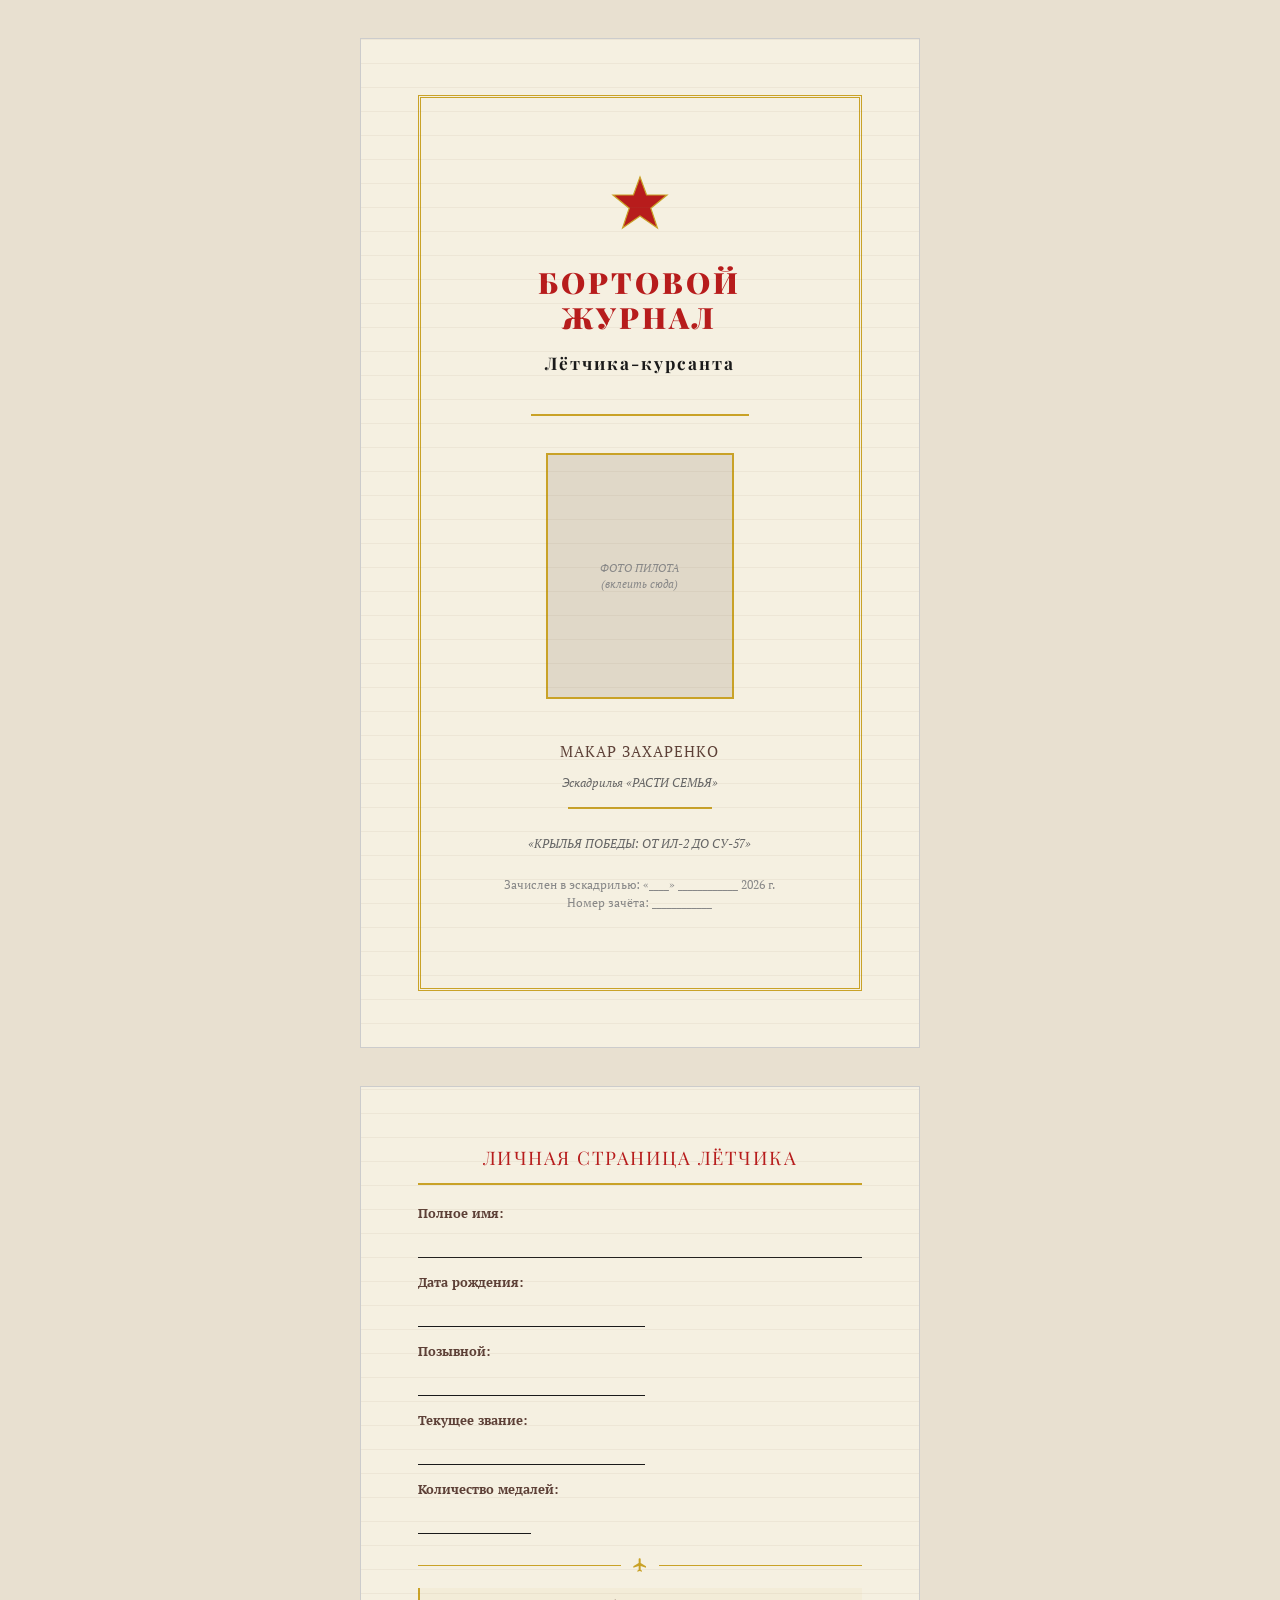
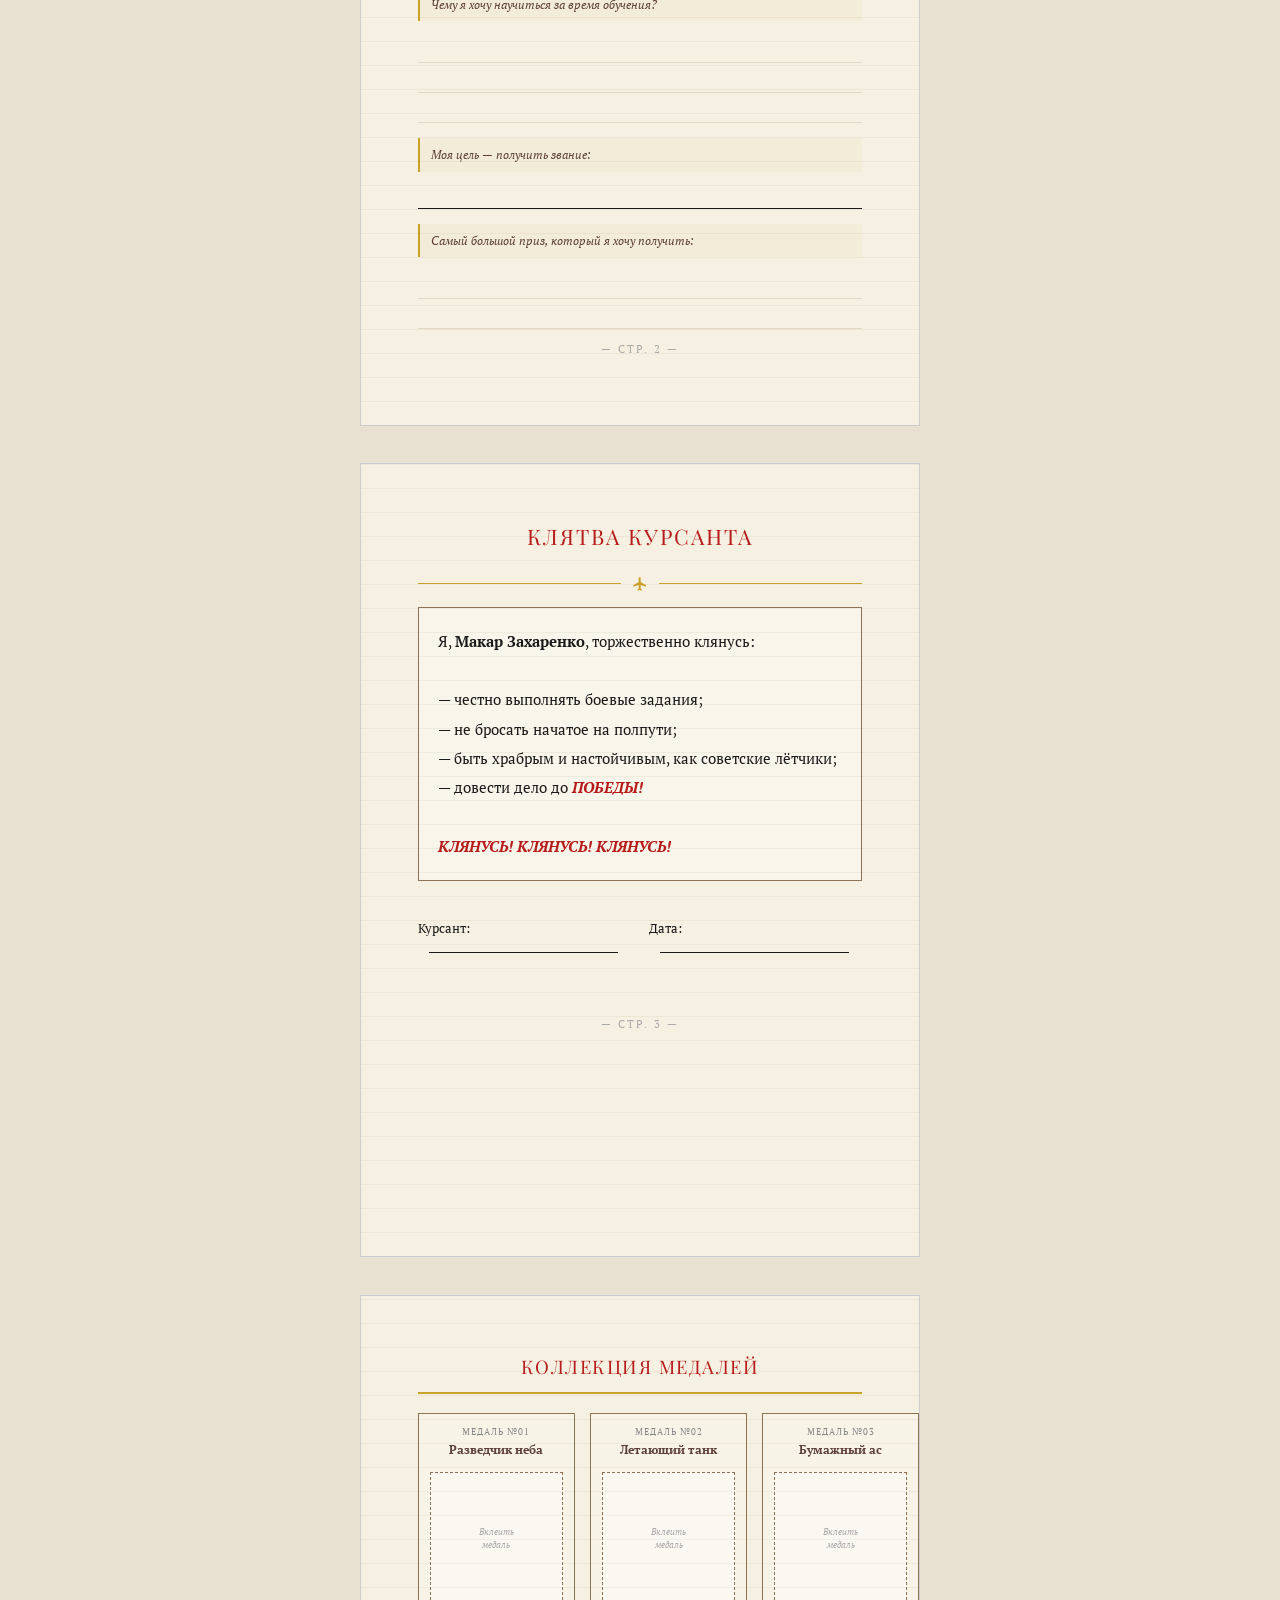
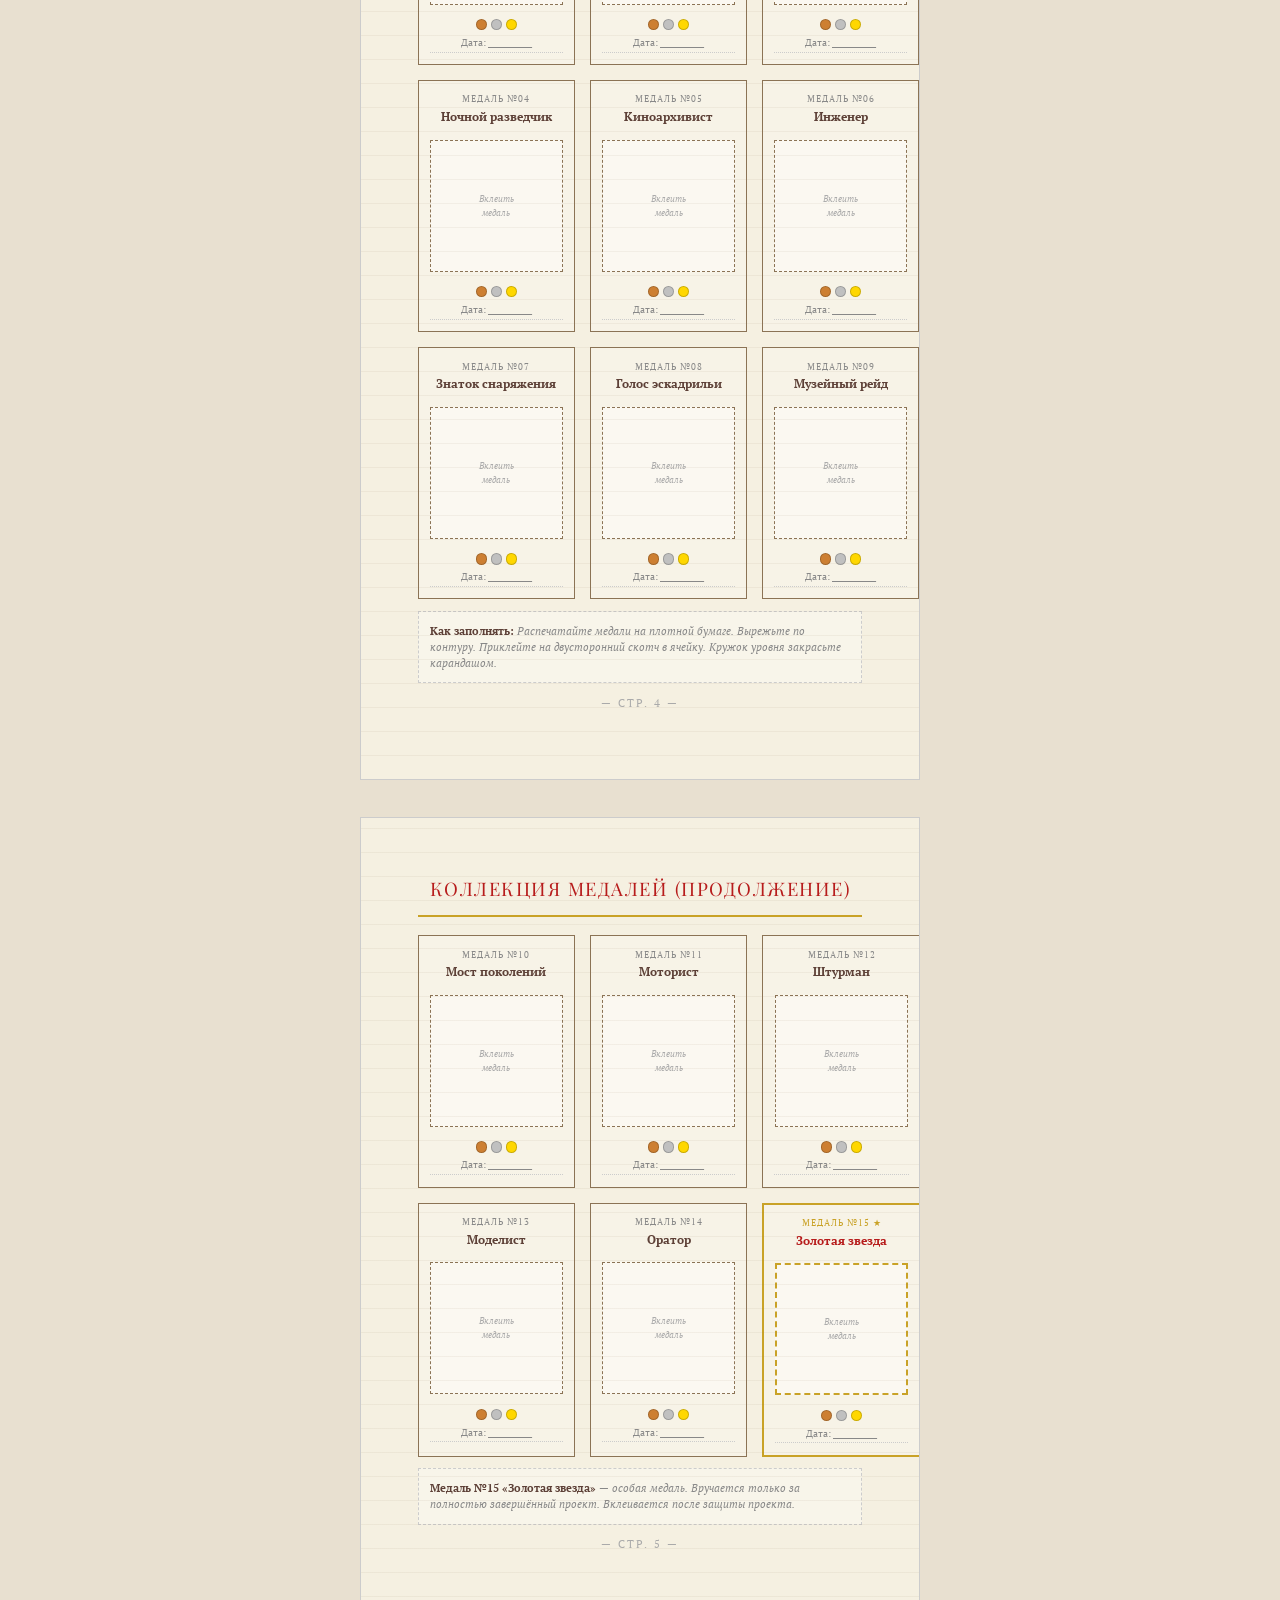
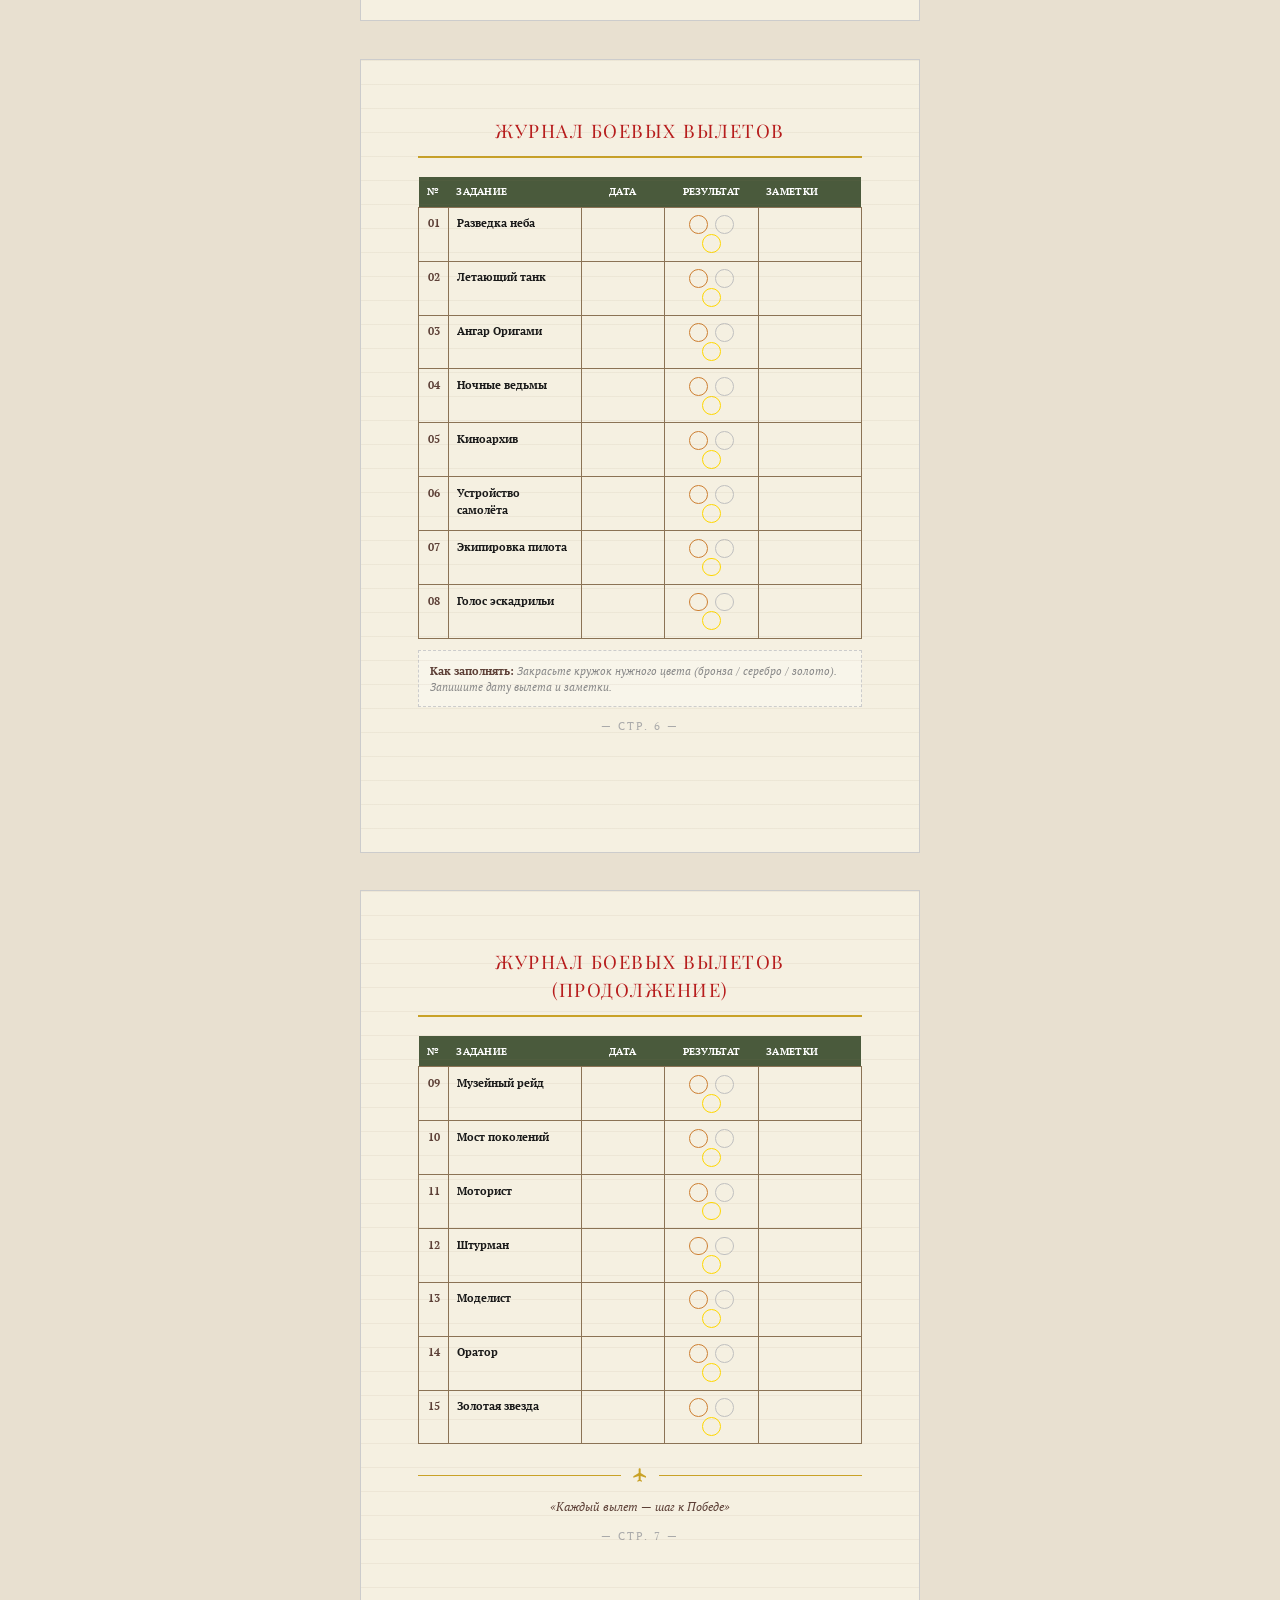
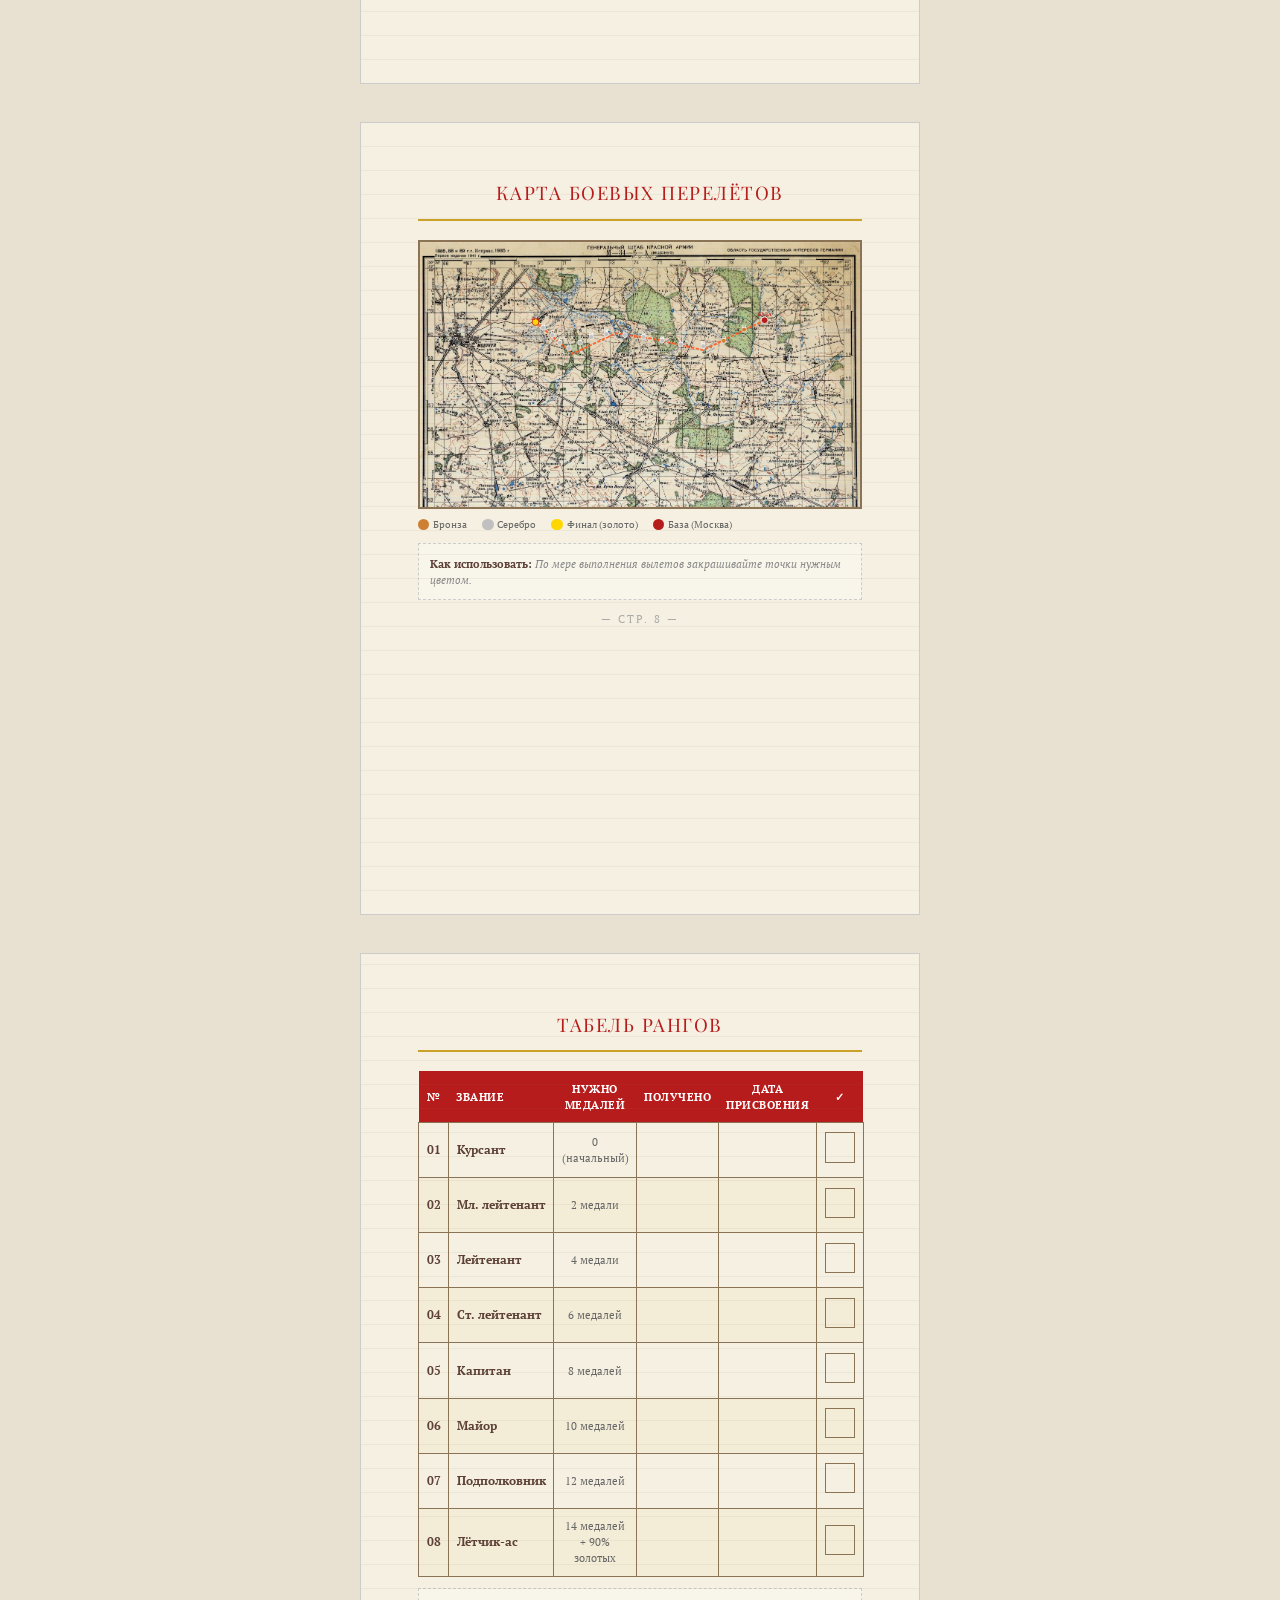
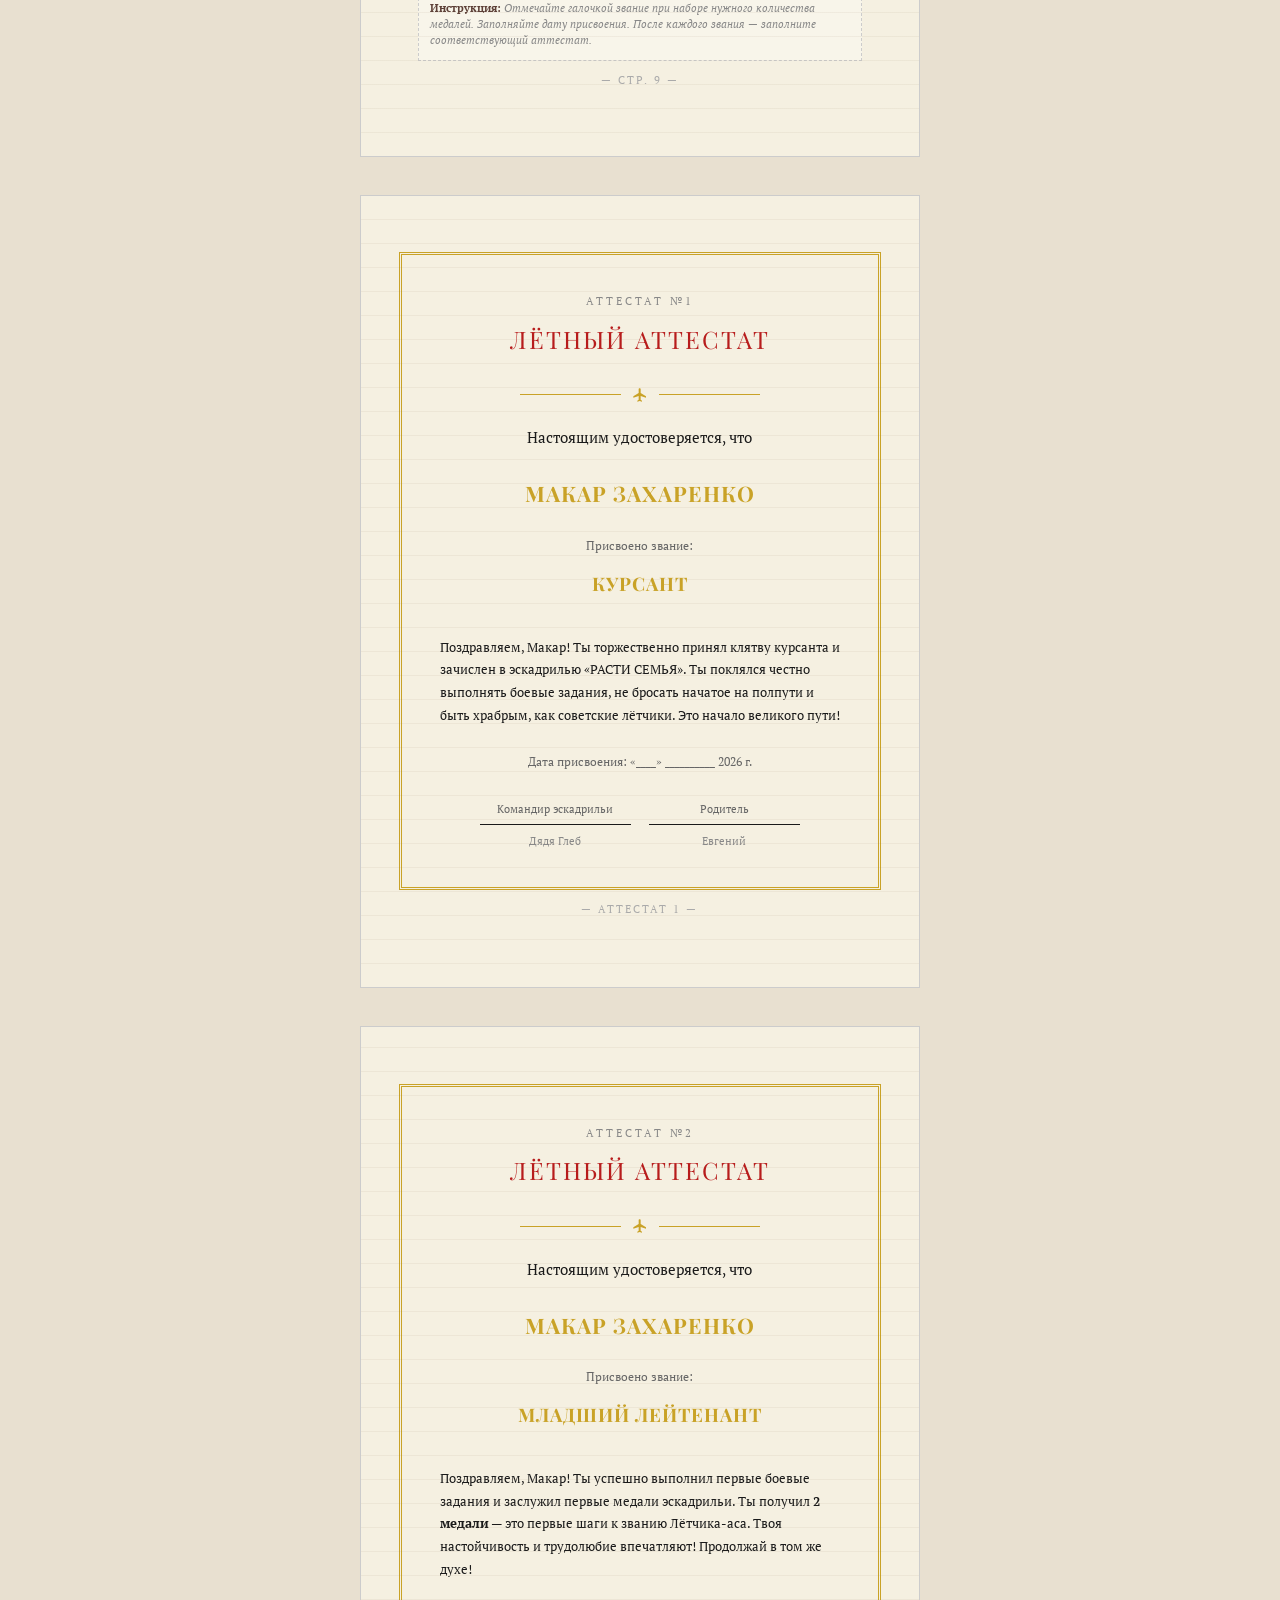
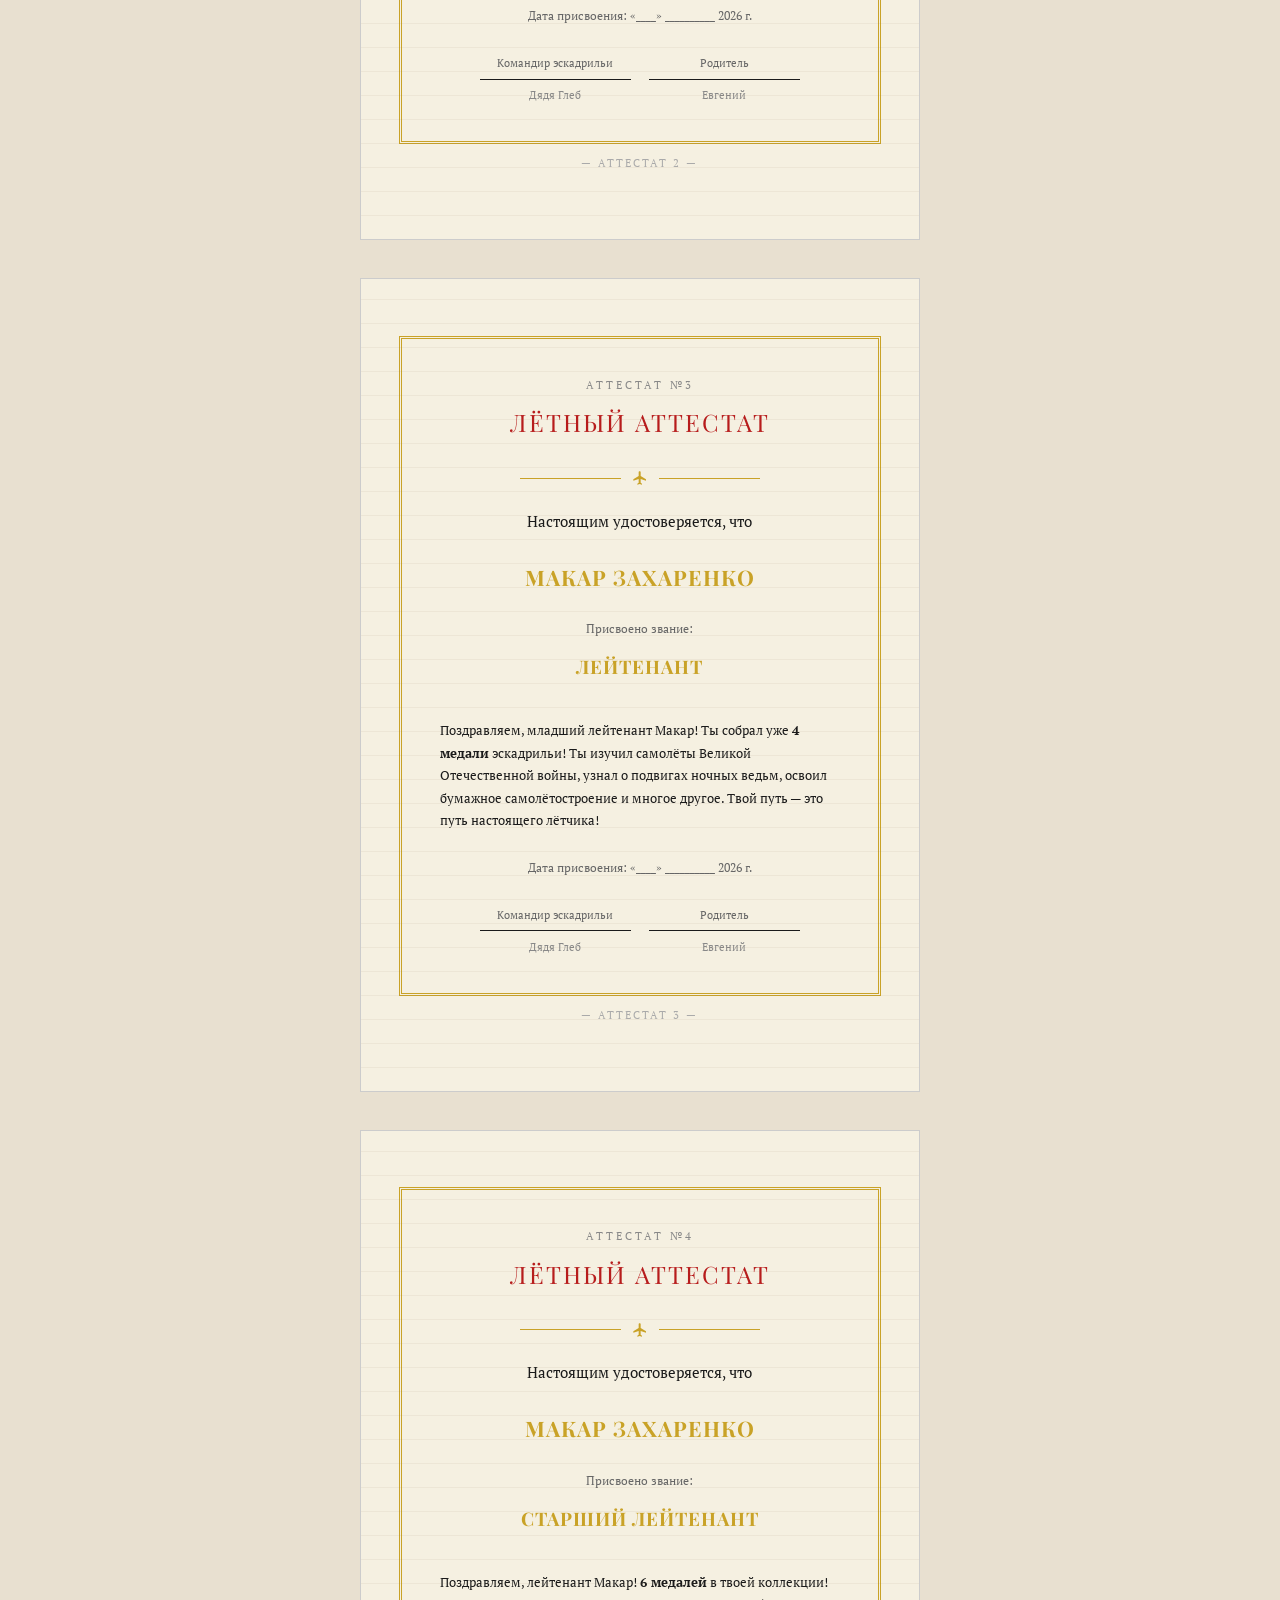
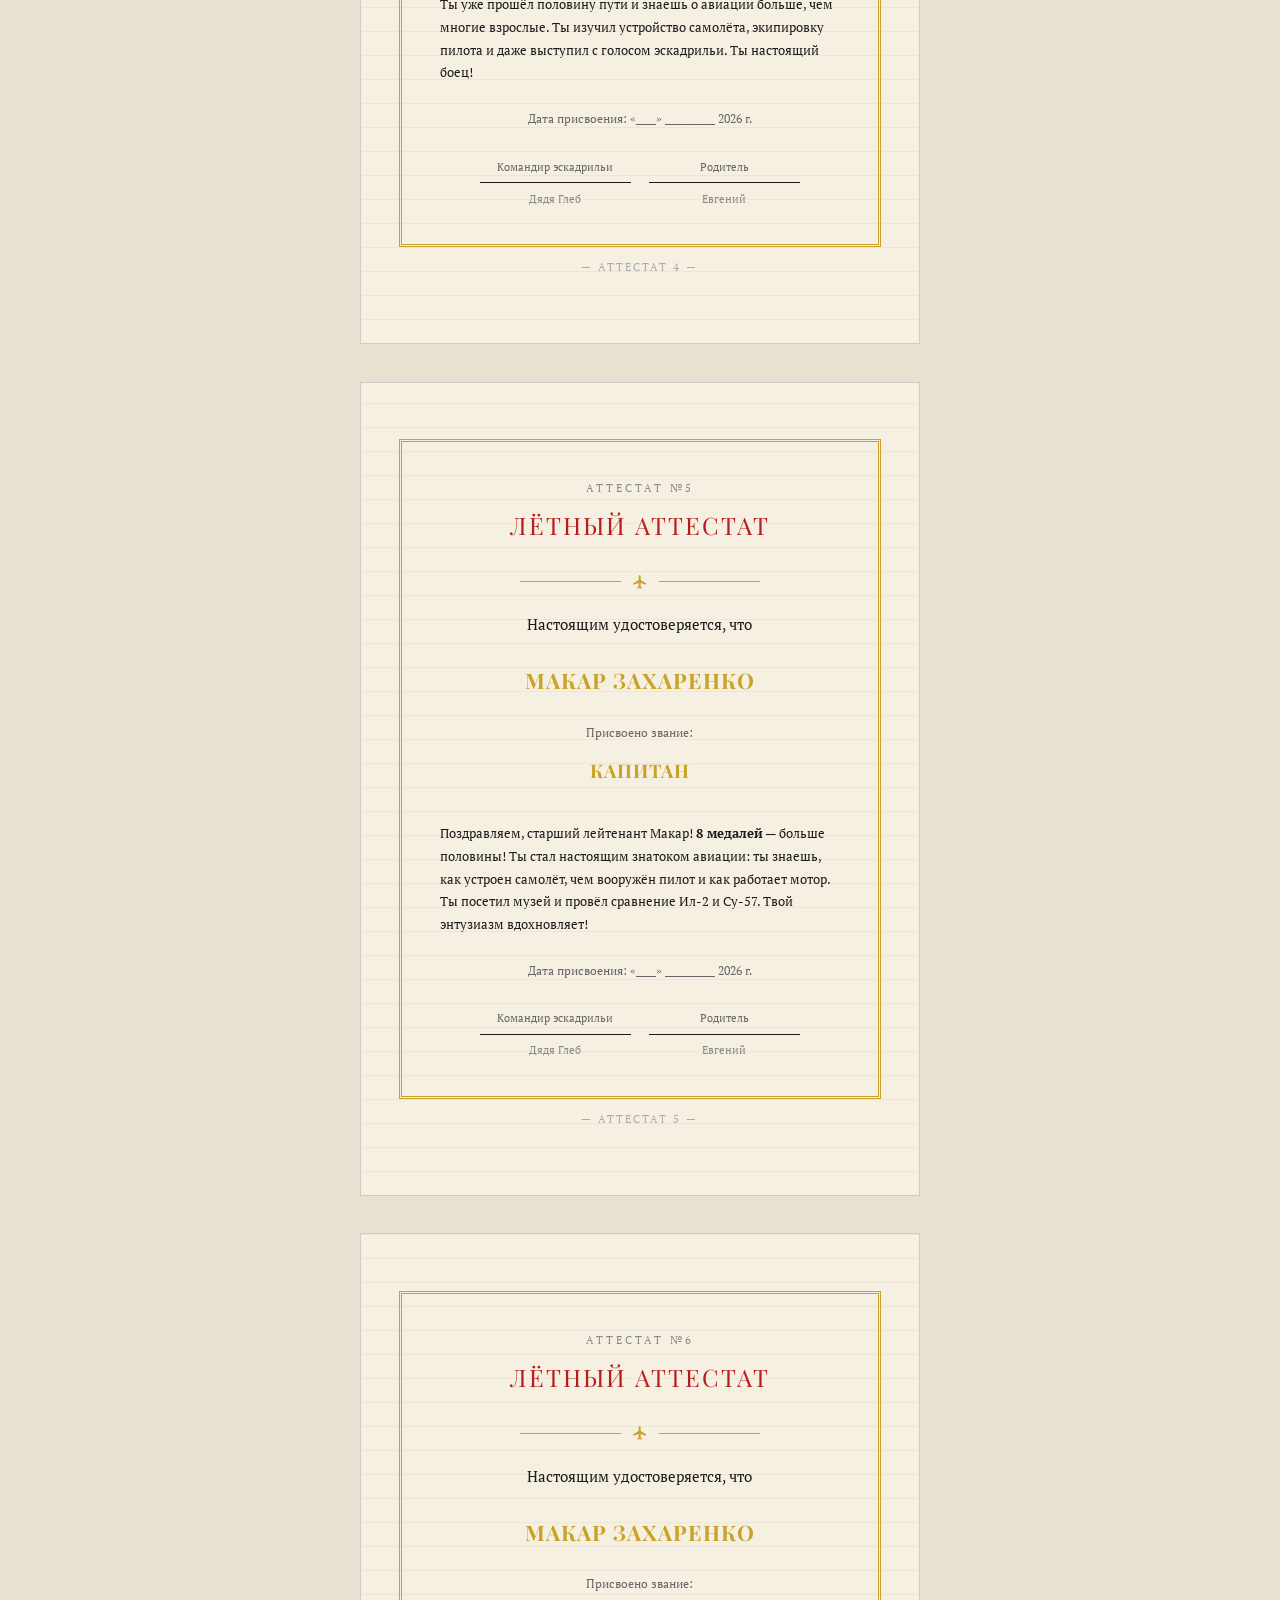
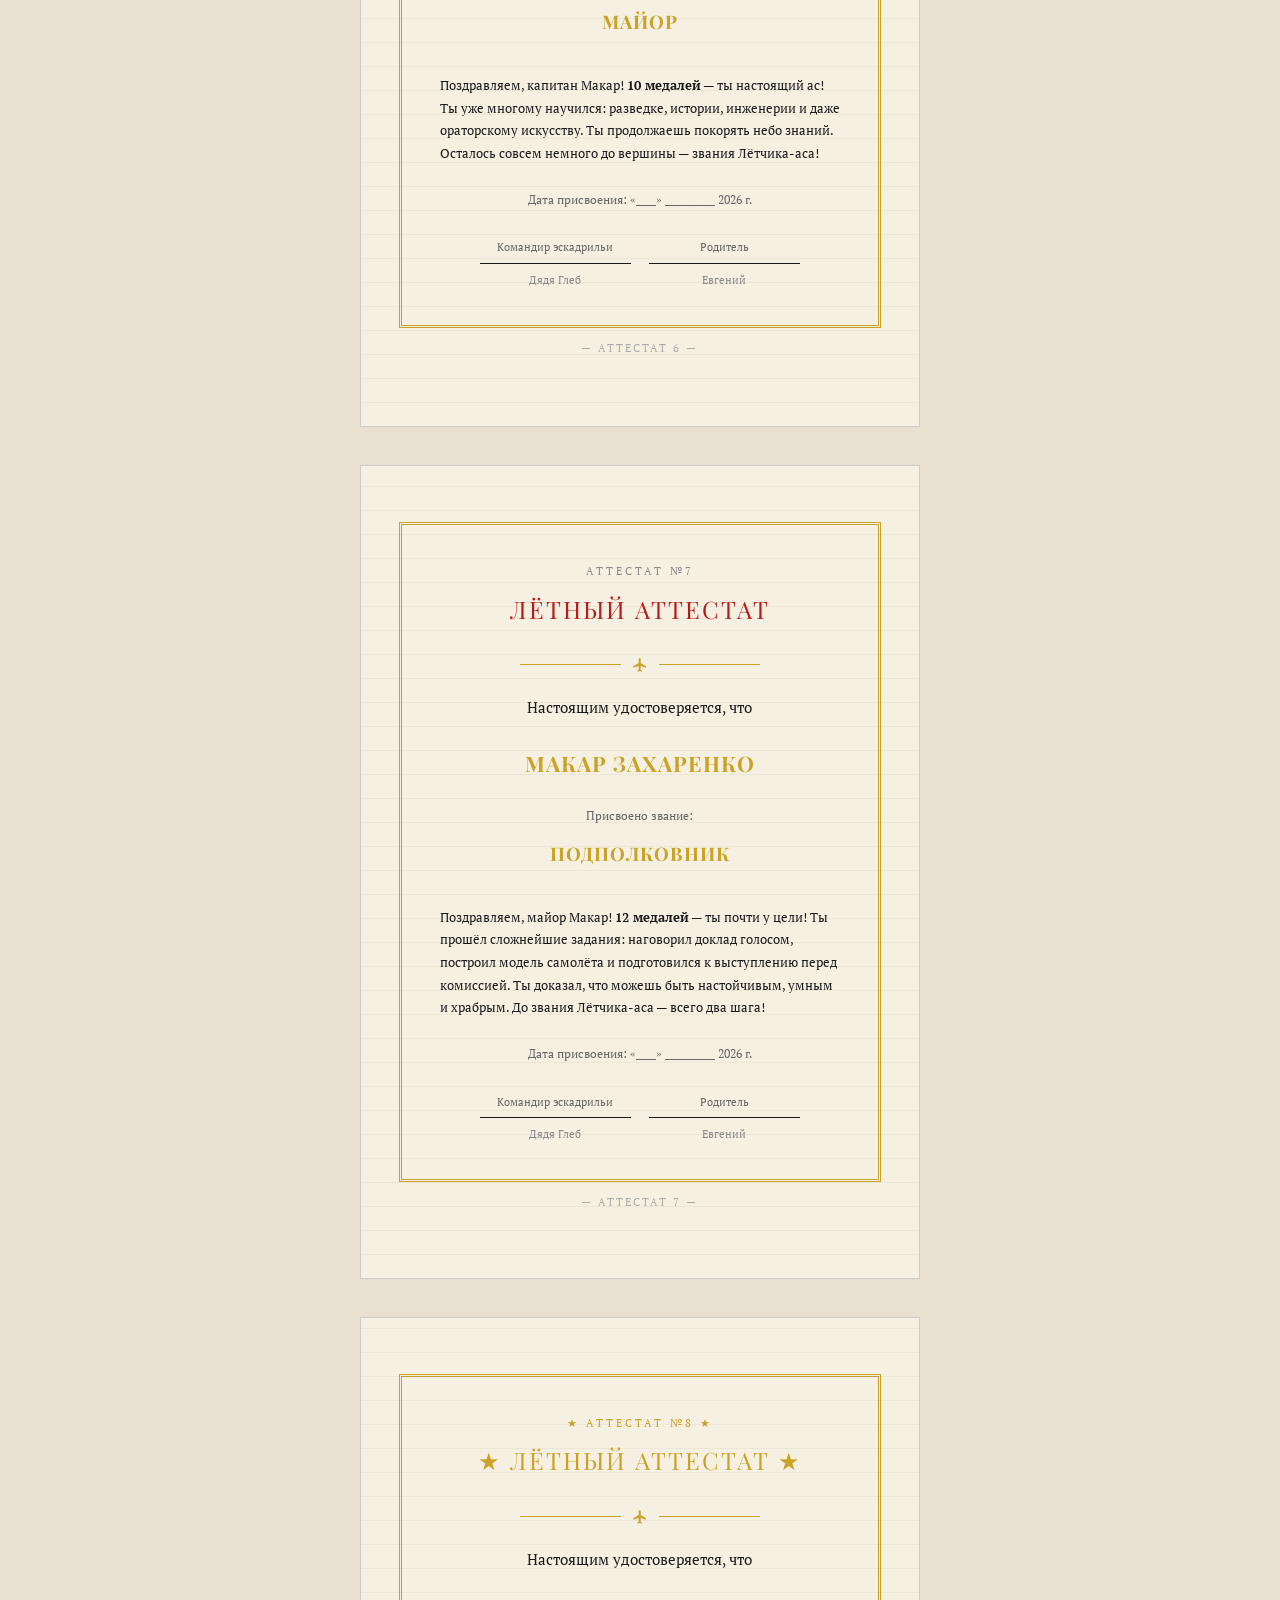
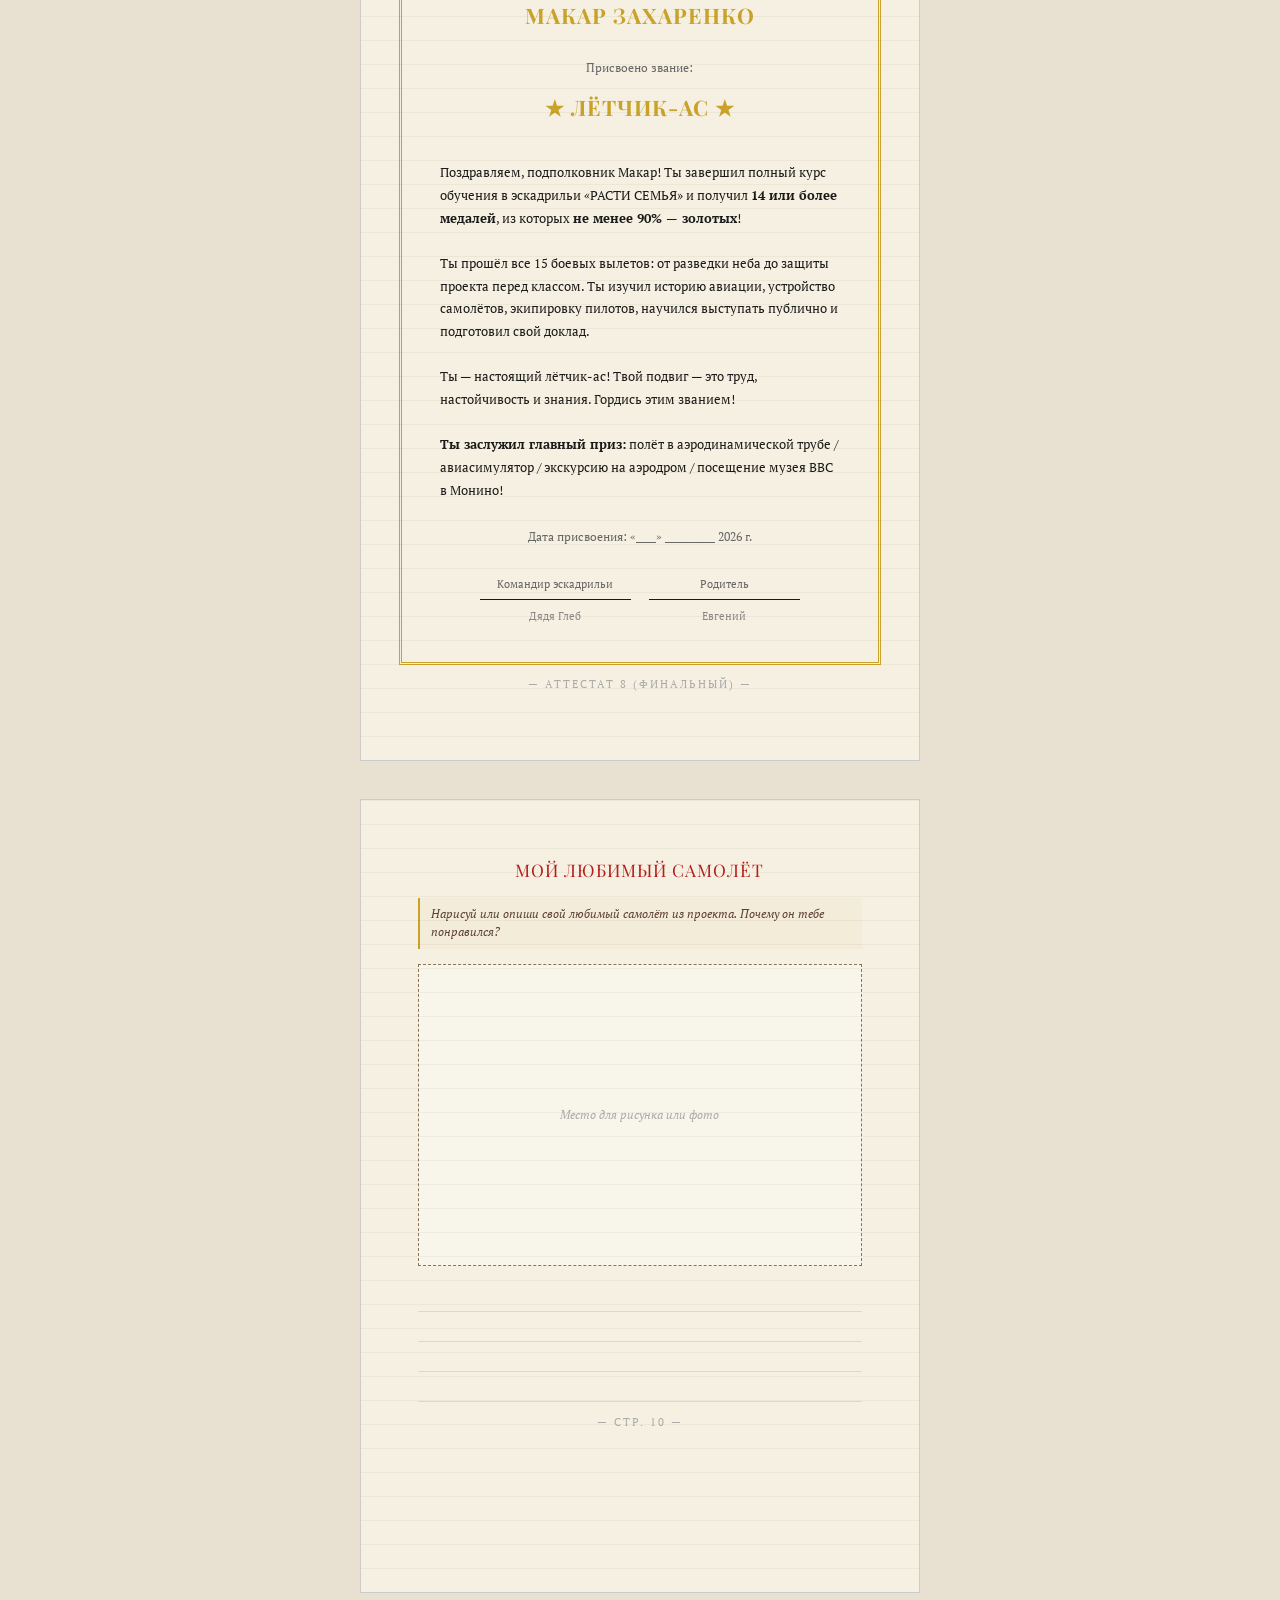
==== commit b342cff5: "обновление сайта: 2026-10-26 11:02" ====
--- a/logbook.html
+++ b/logbook.html
@@ -496,7 +496,7 @@
     <div class="cert-rank">МАКАР ЗАХАРЕНКО</div>
     <div style="margin:3mm 0;"><div style="font-size:9pt;color:#666;">Присвоено звание:</div><div class="cert-rank" style="font-size:14pt;">ПОДПОЛКОВНИК</div></div>
     <div class="cert-text" style="font-size:10pt;text-align:left;line-height:1.7;">
-      Поздравляем, майор Макар! <strong>12 медалей</strong> — ты почти у цели! Ты прошёл сложнейшие задания: создал презентацию, построил модель самолёта и подготовился к выступлению перед комиссией. Ты доказал, что можешь быть настойчивым, умным и храбрым. До звания Лётчика-аса — всего два шага!
+      Поздравляем, майор Макар! <strong>12 медалей</strong> — ты почти у цели! Ты прошёл сложнейшие задания: наговорил доклад голосом, построил модель самолёта и подготовился к выступлению перед комиссией. Ты доказал, что можешь быть настойчивым, умным и храбрым. До звания Лётчика-аса — всего два шага!
     </div>
     <div style="margin-top:4mm;font-size:9pt;color:#666;">Дата присвоения: «____» __________ 2026 г.</div>
     <div class="cert-signatures" style="margin-top:8mm;">
@@ -518,7 +518,7 @@
     <div style="margin:3mm 0;"><div style="font-size:9pt;color:#666;">Присвоено звание:</div><div class="cert-rank" style="font-size:16pt;">★ ЛЁТЧИК-АС ★</div></div>
     <div class="cert-text" style="font-size:10pt;text-align:left;line-height:1.7;">
       Поздравляем, подполковник Макар! Ты завершил полный курс обучения в эскадрильи «РАСТИ СЕМЬЯ» и получил <strong>14 или более медалей</strong>, из которых <strong>не менее 90% — золотых</strong>!<br><br>
-      Ты прошёл все 15 боевых вылетов: от разведки неба до защиты проекта перед классом. Ты изучил историю авиации, устройство самолётов, экипировку пилотов, научился выступать публично и создал собственную презентацию.<br><br>
+      Ты прошёл все 15 боевых вылетов: от разведки неба до защиты проекта перед классом. Ты изучил историю авиации, устройство самолётов, экипировку пилотов, научился выступать публично и подготовил свой доклад.<br><br>
       Ты — настоящий лётчик-ас! Твой подвиг — это труд, настойчивость и знания. Гордись этим званием!<br><br>
       <strong>Ты заслужил главный приз:</strong> полёт в аэродинамической трубе / авиасимулятор / экскурсию на аэродром / посещение музея ВВС в Монино!
     </div>
